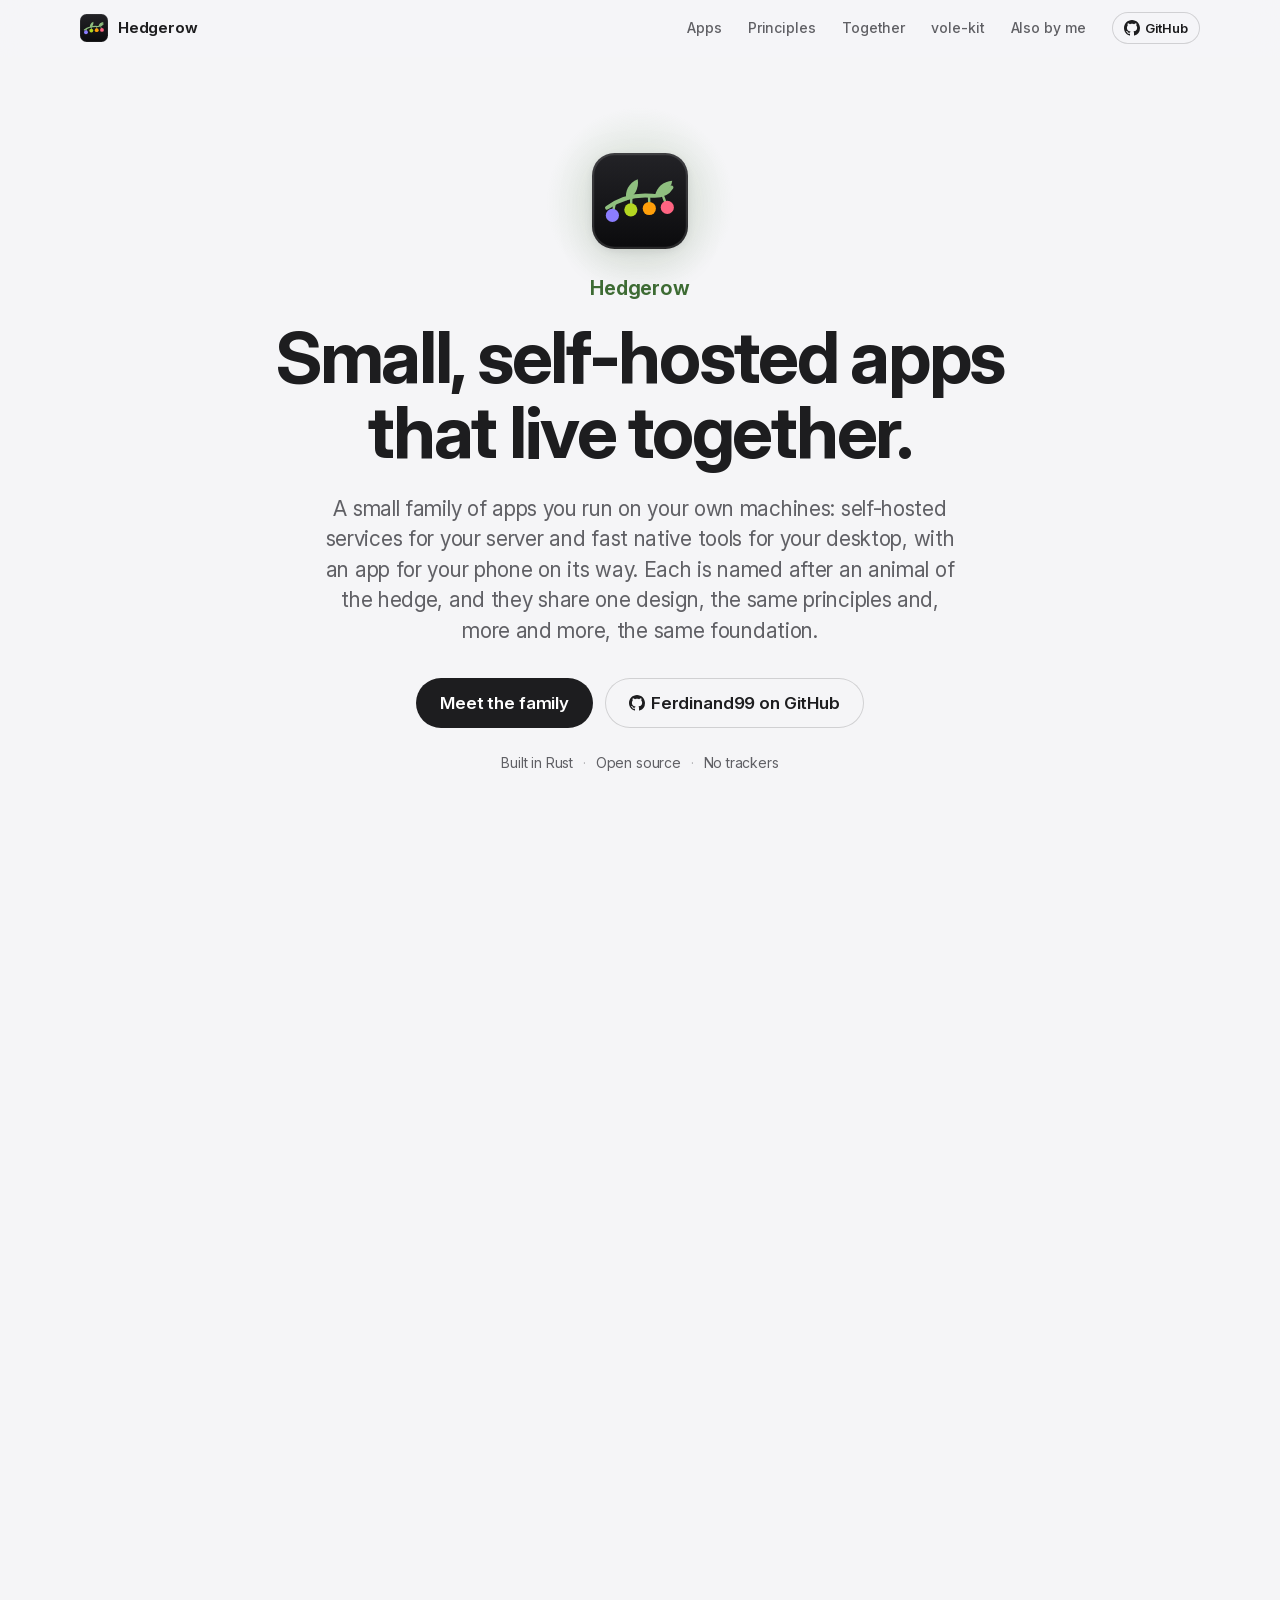
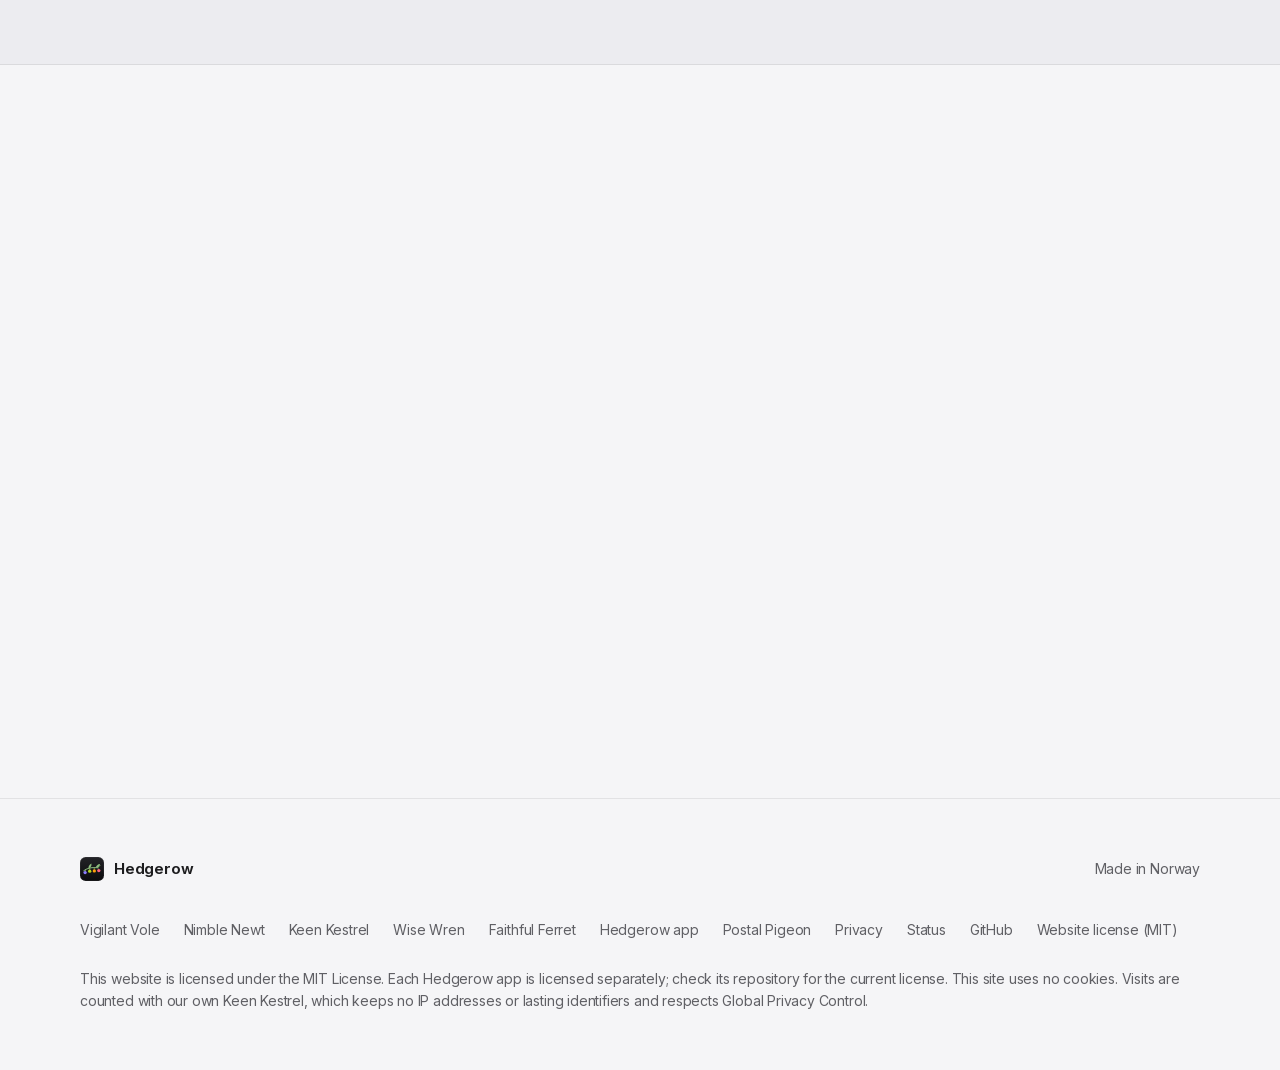
==== site/index.html @ f103364a "docs: Postal Pigeon is live, update the Ferret status Move Postal Pigeon to the apps that are live a" ====
<!doctype html>
<html lang="en">
  <head>
    <meta charset="utf-8" />
    <meta name="viewport" content="width=device-width, initial-scale=1, viewport-fit=cover" />
    <meta
      http-equiv="Content-Security-Policy"
      content="default-src 'none'; script-src 'self' 'sha256-WZRJfWvsnNCPcxzZwvyhovnZGqhZaC+8gPGPRbx6wTk=' https://kestrel.hedgerow.tools; style-src 'self'; img-src 'self'; font-src 'self'; connect-src https://kestrel.hedgerow.tools; base-uri 'self'; form-action 'none'"
    />
    <title>Hedgerow — small, self-hosted apps that live together</title>
    <meta
      name="description"
      content="Hedgerow is a family of self-hosted apps and native tools: Vigilant Vole for uptime monitoring, Nimble Newt for editing text, Keen Kestrel for error tracking and analytics, Wise Wren for container updates, and the Postal Pigeon push relay. Faithful Ferret, a password manager, and the Hedgerow phone app are in development. Rust, SQLite, privacy first, with each project's license documented separately."
    />
    <script>document.documentElement.classList.add("js");</script>
    <link rel="canonical" href="https://hedgerow.tools/" />
    <link rel="icon" href="favicon.svg" type="image/svg+xml" />
    <link rel="icon" href="favicon.png" type="image/png" sizes="48x48" />
    <link rel="apple-touch-icon" href="apple-touch-icon.png" />
    <meta name="color-scheme" content="light dark" />
    <meta name="theme-color" content="#0b0b0d" media="(prefers-color-scheme: dark)" />
    <meta name="theme-color" content="#f5f5f7" media="(prefers-color-scheme: light)" />
    <meta property="og:type" content="website" />
    <meta property="og:url" content="https://hedgerow.tools/" />
    <meta property="og:site_name" content="Hedgerow" />
    <meta property="og:title" content="Hedgerow — small, self-hosted apps that live together" />
    <meta
      property="og:description"
      content="Vigilant Vole, Nimble Newt, Keen Kestrel, Wise Wren and the Postal Pigeon push relay, with Faithful Ferret and a Hedgerow phone app in development: small apps for your own machines, with no trackers."
    />
    <meta property="og:image" content="https://hedgerow.tools/og-image.png" />
    <meta property="og:image:type" content="image/png" />
    <meta property="og:image:width" content="1200" />
    <meta property="og:image:height" content="630" />
    <meta property="og:image:alt" content="The Hedgerow mark, a sprig with four berries in violet, lime, amber and rose, next to the tagline “Small, self-hosted apps that live together” and the icons of Vigilant Vole, Nimble Newt, Keen Kestrel and Wise Wren." />
    <meta name="twitter:card" content="summary_large_image" />
    <meta name="twitter:title" content="Hedgerow — small, self-hosted apps that live together" />
    <meta
      name="twitter:description"
      content="Vigilant Vole, Nimble Newt, Keen Kestrel, Wise Wren and the Postal Pigeon push relay, with Faithful Ferret and a Hedgerow phone app in development: small apps for your own machines, with no trackers."
    />
    <meta name="twitter:image" content="https://hedgerow.tools/og-image.png" />
    <link rel="preload" href="fonts/InterVariable.woff2" as="font" type="font/woff2" crossorigin />
    <link rel="stylesheet" href="styles.css" />
    <script type="application/ld+json">
      {
        "@context": "https://schema.org",
        "@type": "WebSite",
        "name": "Hedgerow",
        "url": "https://hedgerow.tools/",
        "description": "A small family of self-hosted services and native tools: Vigilant Vole, Nimble Newt, Keen Kestrel, Wise Wren and the Postal Pigeon push relay, with the password manager Faithful Ferret and the Hedgerow phone app in development.",
        "image": "https://hedgerow.tools/og-image.png",
        "author": { "@type": "Person", "name": "Ferdinand99", "url": "https://github.com/Ferdinand99" }
      }
    </script>
    <script src="app.js" defer></script>
    <script defer src="https://kestrel.hedgerow.tools/js/k.js" data-key="90daafcccde19016b43c733b040b6863"></script>
  </head>
  <body>
    <svg width="0" height="0" class="vh" aria-hidden="true" focusable="false">
      <symbol id="gh" viewBox="0 0 16 16">
        <path d="M8 0C3.58 0 0 3.58 0 8c0 3.54 2.29 6.53 5.47 7.59.4.07.55-.17.55-.38 0-.19-.01-.82-.01-1.49-2.01.37-2.53-.49-2.69-.94-.09-.23-.48-.94-.82-1.13-.28-.15-.68-.52-.01-.53.63-.01 1.08.58 1.23.82.72 1.21 1.87.87 2.33.66.07-.52.28-.87.51-1.07-1.78-.2-3.64-.89-3.64-3.95 0-.87.31-1.59.82-2.15-.08-.2-.36-1.02.08-2.12 0 0 .67-.21 2.2.82.64-.18 1.32-.27 2-.27.68 0 1.36.09 2 .27 1.53-1.04 2.2-.82 2.2-.82.44 1.1.16 1.92.08 2.12.51.56.82 1.27.82 2.15 0 3.07-1.87 3.75-3.65 3.95.29.25.54.73.54 1.48 0 1.07-.01 1.93-.01 2.2 0 .21.15.46.55.38A8.01 8.01 0 0 0 16 8c0-4.42-3.58-8-8-8z" />
      </symbol>
    </svg>

    <a class="skip" href="#main">Skip to content</a>

    <header class="topbar" id="top">
      <div class="wrap topbar-inner">
        <a class="brand" href="#top">
          <img src="favicon.svg" alt="" width="28" height="28" />
          <span>Hedgerow</span>
        </a>

        <button class="nav-toggle" type="button" aria-label="Menu" aria-expanded="false" aria-controls="topnav" hidden>
          <span></span><span></span>
        </button>

        <nav class="topnav" id="topnav" aria-label="Main">
          <a class="topnav-link" href="#apps">Apps</a>
          <a class="topnav-link" href="#principles">Principles</a>
          <a class="topnav-link" href="#together">Together</a>
          <a class="topnav-link" href="#vole-kit">vole-kit</a>
          <a class="topnav-link" href="#also">Also by me</a>
          <a class="btn btn-ghost btn-sm" href="https://github.com/Ferdinand99" aria-label="Ferdinand99 on GitHub">
            <svg class="gh-mark" aria-hidden="true"><use href="#gh"></use></svg>
            <span>GitHub</span>
          </a>
        </nav>
      </div>
    </header>

    <main id="main">
      <!-- Hero ============================================================ -->
      <section class="hero" aria-labelledby="hero-title">
        <div class="wrap">
          <div class="hero-copy">
            <div class="hero-icon">
              <img src="favicon.svg" width="96" height="96" alt="" />
            </div>
            <h1 id="hero-title">
              <span class="kicker">Hedgerow</span>
              <span class="display">Small, <span class="nw">self-hosted</span> apps<br class="br-wide" /> that live together.</span>
            </h1>
            <p class="lead">
              A small family of apps you run on your own machines: self-hosted services for your
              server and fast native tools for your desktop, with an app for your phone on its way.
              Each is named after an animal of the hedge, and they share one design, the same
              principles and, more and more, the same foundation.
            </p>
            <div class="hero-actions">
              <a class="btn btn-primary btn-lg" href="#apps">Meet the family</a>
              <a class="btn btn-ghost btn-lg" href="https://github.com/Ferdinand99">
                <svg class="gh-mark" aria-hidden="true"><use href="#gh"></use></svg>
                <span>Ferdinand99 on GitHub</span>
              </a>
            </div>
            <p class="hero-meta"><span>Built in Rust</span><span>Open source</span><span>No trackers</span></p>
          </div>
        </div>
      </section>

      <!-- The family ======================================================= -->
      <section class="section" id="apps" aria-labelledby="apps-title">
        <div class="wrap">
          <header class="section-head center reveal">
            <p class="eyebrow">The family</p>
            <h2 class="headline" id="apps-title">Five animals, and one more on its way.</h2>
            <p class="sub">
              A hedgerow is a living fence of shrubs and trees, and home to a crowd of animals. The
              vole lives at its foot, the kestrel hunts along it, the newt hides in its damp corners
              and the wren nests in its tangles. Each Hedgerow app is one of them, with a job of its
              own, and the ferret is the next to join.
            </p>
          </header>

          <ul class="apps">
            <li class="card app app-vole reveal">
              <div class="app-head">
                <img class="app-icon" src="assets/apps/vigilant-vole.svg" width="56" height="56" alt="" />
                <span class="pill status-up"><span class="dot"></span>Released</span>
              </div>
              <h3 class="app-name">Vigilant Vole</h3>
              <p class="app-kind">Uptime monitoring</p>
              <p class="app-pitch">
                A lightweight, self-hosted uptime monitor in the spirit of Uptime Kuma: 30 monitor
                types, status pages, smart alerts to 40 notification providers, and remote agents
                that can confirm an outage before you are alerted.
              </p>
              <p class="app-runs"><span class="app-runs-label">Runs on</span> Docker · Unraid · Proxmox · Linux</p>
              <div class="app-links">
                <a class="btn btn-sm" href="https://hedgerow.tools/Vigilant-Vole/">Website<span class="vh"> of Vigilant Vole</span></a>
                <a class="btn btn-ghost btn-sm" href="https://github.com/Ferdinand99/Vigilant-Vole">
                  <svg class="gh-mark" aria-hidden="true"><use href="#gh"></use></svg>
                  <span>GitHub<span class="vh">: Vigilant Vole</span></span>
                </a>
              </div>
            </li>

            <li class="card app app-newt reveal d1">
              <div class="app-head">
                <img class="app-icon" src="assets/apps/nimble-newt.svg" width="56" height="56" alt="" />
                <span class="pill status-up"><span class="dot"></span>Released</span>
              </div>
              <h3 class="app-name">Nimble Newt</h3>
              <p class="app-kind">Text editor · desktop app</p>
              <p class="app-pitch">
                A fast, modern text editor with the simplicity of Notepad++ in a small native app.
                Tabs that survive a restart, find in files, multiple cursors, macros, and files over
                256 MB opened in an instant for reading.
              </p>
              <p class="app-runs"><span class="app-runs-label">Runs on</span> Windows · macOS</p>
              <div class="app-links">
                <a class="btn btn-sm" href="https://hedgerow.tools/Nimble-Newt/">Website<span class="vh"> of Nimble Newt</span></a>
                <a class="btn btn-ghost btn-sm" href="https://github.com/Ferdinand99/Nimble-Newt">
                  <svg class="gh-mark" aria-hidden="true"><use href="#gh"></use></svg>
                  <span>GitHub<span class="vh">: Nimble Newt</span></span>
                </a>
              </div>
            </li>

            <li class="card app app-kestrel reveal d2">
              <div class="app-head">
                <img class="app-icon" src="assets/apps/keen-kestrel.svg" width="56" height="56" alt="" />
                <span class="pill status-up"><span class="dot"></span>Early release</span>
              </div>
              <h3 class="app-name">Keen Kestrel</h3>
              <p class="app-kind">Error tracking and analytics</p>
              <p class="app-pitch">
                Self-hosted error tracking that works with the official Sentry SDKs, and analytics
                for your apps and sites without cookies or stored IP addresses. Out as an early release:
                a Docker image, with an Unraid template.
              </p>
              <p class="app-runs"><span class="app-runs-label">Runs on</span> Docker · Unraid · Proxmox and Linux planned</p>
              <p class="app-runs"><span class="app-runs-label">For apps</span> <a href="https://hedgerow.tools/KestrelKit/">KestrelKit</a>, a Swift package for iOS and macOS</p>
              <div class="app-links">
                <a class="btn btn-sm" href="https://hedgerow.tools/Keen-Kestrel/">Website<span class="vh"> of Keen Kestrel</span></a>
                <a class="btn btn-ghost btn-sm" href="https://github.com/Ferdinand99/Keen-Kestrel">
                  <svg class="gh-mark" aria-hidden="true"><use href="#gh"></use></svg>
                  <span>GitHub<span class="vh">: Keen Kestrel</span></span>
                </a>
              </div>
            </li>

            <li class="card app app-wren reveal d3">
              <div class="app-head">
                <img class="app-icon" src="assets/apps/wise-wren.svg" width="56" height="56" alt="" />
                <span class="pill status-up"><span class="dot"></span>Early release</span>
              </div>
              <h3 class="app-name">Wise Wren</h3>
              <p class="app-kind">Container updates</p>
              <p class="app-pitch">
                Keeps your Docker containers up to date without surprises: it updates only what you
                approve, with a snapshot first, a health check after and a rollback if it fails.
                Out as an early release: Docker images for the server and its agent, with Unraid templates.
              </p>
              <p class="app-runs"><span class="app-runs-label">Runs on</span> Docker today · tested on Unraid, other Linux best-effort</p>
              <div class="app-links">
                <a class="btn btn-sm" href="https://hedgerow.tools/Wise-Wren/">Website<span class="vh"> of Wise Wren</span></a>
                <a class="btn btn-ghost btn-sm" href="https://github.com/Ferdinand99/Wise-Wren">
                  <svg class="gh-mark" aria-hidden="true"><use href="#gh"></use></svg>
                  <span>GitHub<span class="vh">: Wise Wren</span></span>
                </a>
              </div>
            </li>

            <li class="card app app-pigeon reveal">
              <div class="app-head">
                <img class="app-icon" src="assets/apps/postal-pigeon.png" width="56" height="56" alt="" decoding="async" />
                <span class="pill status-up"><span class="dot"></span>Live</span>
              </div>
              <h3 class="app-name">Postal Pigeon</h3>
              <p class="app-kind">Push relay</p>
              <p class="app-pitch">
                The Hedgerow push relay: it lets your self-hosted servers send content-free push
                notifications to the iOS apps. The notification only says there is something new,
                and the app fetches the details from your own server. Android doesn’t need it,
                because it uses UnifiedPush.
              </p>
              <p class="app-runs"><span class="app-runs-label">For</span> the Hedgerow app and Faithful Ferret on iOS</p>
              <div class="app-links">
                <a class="btn btn-sm" href="https://hedgerow.tools/Postal-Pigeon/">Website<span class="vh"> of Postal Pigeon</span></a>
                <a class="btn btn-ghost btn-sm" href="https://github.com/Ferdinand99/Postal-Pigeon">
                  <svg class="gh-mark" aria-hidden="true"><use href="#gh"></use></svg>
                  <span>GitHub<span class="vh">: Postal Pigeon</span></span>
                </a>
              </div>
            </li>

            <li class="card app app-ferret reveal">
              <div class="app-head">
                <img class="app-icon" src="assets/apps/faithful-ferret.svg" width="56" height="56" alt="" />
                <span class="pill pill-soon"><span class="dot"></span>In development</span>
              </div>
              <h3 class="app-name">Faithful Ferret</h3>
              <p class="app-kind">Password manager</p>
              <p class="app-pitch">
                A self-hosted, zero-knowledge password manager: your vault is encrypted on your own
                devices and the server only stores ciphertext. Planned with passkeys, one-time codes,
                a full web vault, browser extensions and iOS and Android apps. In development: the
                server and web vault work end to end in testing. Not ready for real passwords yet, and
                there has been no external security audit.
              </p>
              <p class="app-runs"><span class="app-runs-label">Runs on</span> Docker · Unraid (planned)</p>
              <div class="app-links">
                <a class="btn btn-sm" href="https://hedgerow.tools/Faithful-Ferret/">Website<span class="vh"> of Faithful Ferret</span></a>
                <a class="btn btn-ghost btn-sm" href="https://github.com/Ferdinand99/Faithful-Ferret">
                  <svg class="gh-mark" aria-hidden="true"><use href="#gh"></use></svg>
                  <span>GitHub<span class="vh">: Faithful Ferret</span></span>
                </a>
              </div>
            </li>
          </ul>

          <div class="apps-sub reveal">
            <p class="apps-sub-title">On your phone.</p>
            <p>
              The Hedgerow app is in development. It brings your servers together on a phone.
            </p>
          </div>

          <ul class="apps">
            <li class="card app app-hedgerow reveal">
              <div class="app-head">
                <img class="app-icon" src="favicon.svg" width="56" height="56" alt="" />
                <span class="pill pill-soon"><span class="dot"></span>In development</span>
              </div>
              <h3 class="app-name">Hedgerow app</h3>
              <p class="app-kind">One app for your Hedgerow servers</p>
              <p class="app-pitch">
                A native app for iPhone, iPad and Android that brings Vigilant Vole, Keen Kestrel
                and Wise Wren together: an overview, your monitors, issues and updates, and quick
                actions. It talks only to your own servers, with an API token. Not ready to use yet.
              </p>
              <p class="app-runs"><span class="app-runs-label">Runs on</span> iOS · iPadOS · Android (APK from GitHub Releases)</p>
              <div class="app-links">
                <a class="btn btn-sm" href="https://hedgerow.tools/Hedgerow-App/">Website<span class="vh"> of the Hedgerow app</span></a>
                <a class="btn btn-ghost btn-sm" href="https://github.com/Ferdinand99/Hedgerow-App">
                  <svg class="gh-mark" aria-hidden="true"><use href="#gh"></use></svg>
                  <span>GitHub<span class="vh">: Hedgerow app</span></span>
                </a>
              </div>
            </li>
          </ul>
        </div>
      </section>

      <!-- Principles ======================================================= -->
      <section class="section section-alt" id="principles" aria-labelledby="principles-title">
        <div class="wrap">
          <header class="section-head reveal">
            <p class="eyebrow">Principles</p>
            <h2 class="headline" id="principles-title">What they share.</h2>
            <p class="sub">
              Different jobs, the same habits. Whichever animal you pick, this is what you can
              expect from it.
            </p>
          </header>

          <ul class="grid grid-4">
            <li class="card feature reveal">
              <span class="list-icon"><svg class="icon" aria-hidden="true"><use href="assets/icons.svg#server"></use></svg></span>
              <h3>On your own machines</h3>
              <p>Services on your own server, tools on your own computer. No account, no cloud in between, and your data stays where you put it.</p>
            </li>
            <li class="card feature reveal d1">
              <span class="list-icon"><svg class="icon" aria-hidden="true"><use href="assets/icons.svg#bolt"></use></svg></span>
              <h3>Small, in Rust</h3>
              <p>One Rust binary per service and a small native app on the desktop. Quick to start and light on memory.</p>
            </li>
            <li class="card feature reveal d2">
              <span class="list-icon"><svg class="icon" aria-hidden="true"><use href="assets/icons.svg#archive"></use></svg></span>
              <h3>SQLite, nothing else</h3>
              <p>The services keep their data in SQLite. No Postgres, Redis or queue to look after, and one folder to back up.</p>
            </li>
            <li class="card feature reveal d3">
              <span class="list-icon"><svg class="icon" aria-hidden="true"><use href="assets/icons.svg#eye-off"></use></svg></span>
              <h3>Privacy first</h3>
              <p>No ads and no third-party trackers. Where an app counts visitors, it does so without cookies, and these sites count theirs with our own Keen Kestrel.</p>
            </li>
            <li class="card feature reveal">
              <span class="list-icon"><svg class="icon" aria-hidden="true"><use href="assets/icons.svg#sliders"></use></svg></span>
              <h3>One design</h3>
              <p>An Apple-inspired design system shared across the family: dark and light themes, Inter, keyboard and screen reader support, AA contrast.</p>
            </li>
            <li class="card feature reveal d1">
              <span class="list-icon"><svg class="icon" aria-hidden="true"><use href="assets/icons.svg#globe"></use></svg></span>
              <h3>26 languages</h3>
              <p>The same 26 interface languages, right-to-left included, so a term means the same thing in every app.</p>
            </li>
            <li class="card feature reveal d2">
              <span class="list-icon"><svg class="icon" aria-hidden="true"><use href="assets/icons.svg#download"></use></svg></span>
              <h3>Easy to install</h3>
              <p>Docker, Unraid, Proxmox and plain Linux for the services; installers for Windows and macOS for the editor.</p>
            </li>
            <li class="card feature reveal d3">
              <span class="list-icon"><svg class="icon" aria-hidden="true"><use href="assets/icons.svg#code"></use></svg></span>
              <h3>Open source</h3>
              <p>Each project has its own license. Check the app's repository for the current terms.</p>
            </li>
          </ul>
        </div>
      </section>

      <!-- Together ========================================================= -->
      <section class="section" id="together" aria-labelledby="together-title">
        <div class="wrap">
          <header class="section-head reveal">
            <p class="eyebrow">Together</p>
            <h2 class="headline" id="together-title">How they work together.</h2>
            <p class="sub">
              A family should be more than a shared colour scheme. Here is what’s true today, and
              what’s being built.
            </p>
          </header>

          <ul class="links">
            <li class="card link-card reveal">
              <div class="link-head">
                <span class="list-icon status-up"><svg class="icon" aria-hidden="true"><use href="assets/icons.svg#sliders"></use></svg></span>
                <span class="pill status-up"><span class="dot"></span>Today</span>
              </div>
              <h3 class="title">One design system</h3>
              <p>
                The same tokens, components, icons and typeface, written down once in Vigilant Vole’s
                <a href="https://github.com/Ferdinand99/Vigilant-Vole/blob/main/docs/design-system.md">design system</a>.
                Learn one app and the next feels familiar. Keen Kestrel and Wise Wren are built on it.
              </p>
            </li>
            <li class="card link-card reveal d1">
              <div class="link-head">
                <span class="list-icon status-accent"><svg class="icon" aria-hidden="true"><use href="assets/icons.svg#box"></use></svg></span>
                <span class="pill status-up"><span class="dot"></span>Today</span>
              </div>
              <h3 class="title">A shared foundation, <span class="mono nw">vole-kit</span></h3>
              <p>
                Vigilant Vole, Keen Kestrel and Wise Wren share one Rust crate, carved out of Vigilant Vole:
                sign-in with passwords, two-factor and passkeys, users and API tokens, settings,
                translations, the database plumbing, security headers and the design system.
              </p>
            </li>
            <li class="card link-card reveal d2">
              <div class="link-head">
                <span class="list-icon status-up"><svg class="icon" aria-hidden="true"><use href="assets/icons.svg#bell"></use></svg></span>
                <span class="pill status-up"><span class="dot"></span>Today</span>
              </div>
              <h3 class="title">The same alert channels</h3>
              <p>
                Keen Kestrel and Wise Wren send their alerts through the same notification providers as
                Vigilant Vole, about 40 of them, from Discord and Slack to ntfy, email and webhooks,
                set up the same way everywhere, with their secrets encrypted at rest.
              </p>
            </li>
          </ul>

          <div class="diagram reveal" role="img" aria-label="Diagram: Vigilant Vole and Keen Kestrel build on vole-kit, a shared Rust crate; Wise Wren does too. Nimble Newt shares the design system and the principles.">
            <div class="node node-vole">
              <img src="assets/apps/vigilant-vole.svg" width="32" height="32" alt="" />
              <span>Vigilant Vole</span>
            </div>
            <div class="node node-kit">
              <span class="mono">vole-kit</span>
              <small>shared Rust crate</small>
            </div>
            <div class="node node-kestrel">
              <img src="assets/apps/keen-kestrel.svg" width="32" height="32" alt="" />
              <span>Keen Kestrel</span>
            </div>
          </div>
          <p class="diagram-note reveal">
            Nimble Newt is a desktop app, so it shares the design and the principles rather than the
            server foundation. Wise Wren builds on vole-kit too, and opens
            maintenance windows in Vigilant Vole while it updates your containers.
          </p>
        </div>
      </section>

      <!-- vole-kit ========================================================= -->
      <section class="section section-alt" id="vole-kit" aria-labelledby="vole-kit-title">
        <div class="wrap">
          <header class="section-head reveal">
            <p class="eyebrow">Under the hood</p>
            <h2 class="headline" id="vole-kit-title"><span class="mono nw">vole-kit</span>, the shared foundation.</h2>
            <p class="sub">
              One Rust crate that Vigilant Vole, Keen Kestrel and Wise Wren are built on. Fix something
              once, and every app gets it with its next release.
            </p>
          </header>

          <ul class="grid grid-4">
            <li class="card feature reveal">
              <span class="list-icon"><svg class="icon" aria-hidden="true"><use href="assets/icons.svg#key"></use></svg></span>
              <h3>Sign-in, passkeys and 2FA</h3>
              <p>Argon2 passwords, passkeys, TOTP with recovery codes, and sessions you can sign out everywhere.</p>
            </li>
            <li class="card feature reveal d1">
              <span class="list-icon"><svg class="icon" aria-hidden="true"><use href="assets/icons.svg#users"></use></svg></span>
              <h3>Users, roles and API tokens</h3>
              <p>Admin, editor and viewer roles, and expiring read or write API tokens with scopes.</p>
            </li>
            <li class="card feature reveal d2">
              <span class="list-icon"><svg class="icon" aria-hidden="true"><use href="assets/icons.svg#bell"></use></svg></span>
              <h3>About 40 alert channels</h3>
              <p>Discord, Slack, ntfy, email, webhooks and more, set up the same way in every app, with their secrets encrypted at rest.</p>
            </li>
            <li class="card feature reveal d3">
              <span class="list-icon"><svg class="icon" aria-hidden="true"><use href="assets/icons.svg#globe"></use></svg></span>
              <h3>26 languages</h3>
              <p>Every screen in 26 languages, right-to-left included, and a site language under Settings → General.</p>
            </li>
            <li class="card feature reveal">
              <span class="list-icon"><svg class="icon" aria-hidden="true"><use href="assets/icons.svg#shield-check"></use></svg></span>
              <h3>Secure by default</h3>
              <p>CSRF protection, a strict Content-Security-Policy, security headers and rate limits on sign-in.</p>
            </li>
            <li class="card feature reveal d1">
              <span class="list-icon"><svg class="icon" aria-hidden="true"><use href="assets/icons.svg#code"></use></svg></span>
              <h3>API, OpenAPI and MCP</h3>
              <p>A browsable REST API reference, an OpenAPI 3.1 document and MCP tools for coding assistants.</p>
            </li>
            <li class="card feature reveal d2">
              <span class="list-icon"><svg class="icon" aria-hidden="true"><use href="assets/icons.svg#archive"></use></svg></span>
              <h3>SQLite with safe upgrades</h3>
              <p>Migrations take a backup first, and an older version refuses a database it doesn’t understand.</p>
            </li>
            <li class="card feature reveal d3">
              <span class="list-icon"><svg class="icon" aria-hidden="true"><use href="assets/icons.svg#sliders"></use></svg></span>
              <h3>One design system</h3>
              <p>The same components, icons and dark and light themes, so the next app already feels familiar.</p>
            </li>
          </ul>
          <p class="diagram-note reveal">
            How it’s put together, and how an app moves to a new version:
            <a href="https://github.com/Ferdinand99/Vigilant-Vole/blob/main/docs/vole-kit.md">docs/vole-kit.md</a>.
          </p>
        </div>
      </section>

      <!-- Also by me ======================================================= -->
      <section class="section" id="also" aria-labelledby="also-title">
        <div class="wrap">
          <header class="section-head reveal">
            <h2 class="headline" id="also-title">Also by me.</h2>
            <p class="sub">Projects outside the Hedgerow family, with names and homes of their own.</p>
          </header>

          <ul class="others">
            <li class="card other reveal">
              <img class="other-icon" src="assets/apps/sylo.svg" width="56" height="56" alt="" decoding="async" />
              <div class="other-body">
                <h3 class="app-name">Sylo</h3>
                <p class="other-kind">Discord and Fluxer bot</p>
                <p>
                  A multi-function Discord and Fluxer bot with a MEE6-style web dashboard. Add the
                  hosted instance in one click, or self-host it with Docker or Unraid.
                </p>
                <p class="other-meta">MIT licensed · Node.js</p>
                <div class="app-links">
                  <a class="btn btn-sm" href="https://sylobot.com">Website<span class="vh"> of Sylo</span></a>
                  <a class="btn btn-ghost btn-sm" href="https://docs.sylobot.com">Docs<span class="vh"> for Sylo</span></a>
                  <a class="btn btn-ghost btn-sm" href="https://github.com/Ferdinand99/Sylo">
                    <svg class="gh-mark" aria-hidden="true"><use href="#gh"></use></svg>
                    <span>GitHub<span class="vh">: Sylo</span></span>
                  </a>
                </div>
              </div>
            </li>
            <li class="card other reveal d1">
              <picture>
                <source type="image/webp" srcset="assets/apps/subtrack.webp" />
                <img class="other-icon" src="assets/apps/subtrack.png" width="56" height="56" alt="" decoding="async" />
              </picture>
              <div class="other-body">
                <h3 class="app-name">Subtrack</h3>
                <p class="other-kind">iPhone and iPad app</p>
                <p>
                  Keeps track of your subscriptions: what they cost per month and per year, when they
                  renew, reminders before a renewal or a free trial ends, and what you’ve saved on the
                  ones you cancelled. Syncs through your own private iCloud, with no tracking.
                </p>
                <p class="other-meta">Source-available, not open source · Norwegian interface · iOS 17+</p>
                <div class="app-links">
                  <a class="btn btn-sm" href="https://testflight.apple.com/join/8FeKEaUj">TestFlight<span class="vh">: try the Subtrack beta</span></a>
                  <a class="btn btn-ghost btn-sm" href="https://github.com/Opland-Tech-Nettverk/Subtrack">
                    <svg class="gh-mark" aria-hidden="true"><use href="#gh"></use></svg>
                    <span>GitHub<span class="vh">: Subtrack</span></span>
                  </a>
                </div>
              </div>
            </li>
          </ul>
        </div>
      </section>
    </main>

    <footer class="footer">
      <div class="wrap">
        <div class="footer-top">
          <a class="brand" href="#top">
            <img src="favicon.svg" alt="" width="24" height="24" loading="lazy" />
            <span>Hedgerow</span>
          </a>
          <span>Made in Norway</span>
        </div>
        <nav aria-label="Family links">
          <ul class="footer-links">
            <li><a href="https://hedgerow.tools/Vigilant-Vole/">Vigilant Vole</a></li>
            <li><a href="https://hedgerow.tools/Nimble-Newt/">Nimble Newt</a></li>
            <li><a href="https://hedgerow.tools/Keen-Kestrel/">Keen Kestrel</a></li>
            <li><a href="https://hedgerow.tools/Wise-Wren/">Wise Wren</a></li>
            <li><a href="https://hedgerow.tools/Faithful-Ferret/">Faithful Ferret</a></li>
            <li><a href="https://hedgerow.tools/Hedgerow-App/">Hedgerow app</a></li>
            <li><a href="https://hedgerow.tools/Postal-Pigeon/">Postal Pigeon</a></li>
            <li><a href="privacy/">Privacy</a></li>
            <li><a href="https://status.hedgerow.tools/">Status</a></li>
            <li><a href="https://github.com/Ferdinand99">GitHub</a></li>
            <li><a href="https://github.com/Ferdinand99/Ferdinand99.github.io/blob/main/LICENSE">Website license (MIT)</a></li>
          </ul>
        </nav>
        <p>
          This website is licensed under the MIT License. Each Hedgerow app is licensed separately;
          check its repository for the current license. This site uses no cookies. Visits are counted
          with our own Keen Kestrel, which keeps no IP addresses or lasting identifiers and respects
          Global Privacy Control.
        </p>
      </div>
    </footer>
  </body>
</html>
---- site/styles.css ----
/* ==========================================================================
   Hedgerow — the family hub
   No build step, no third-party requests. Tokens and components come from the
   family design system (Vigilant Vole's docs/design-system.md, also used by
   the Nimble Newt and Keen Kestrel sites), so the hub reads as their sibling.
   Hedgerow's own accent is a calm hedge green, used sparingly; each app card
   wears that app's colour instead.

    1. Font
    2. Tokens (family) + hub tokens
    3. Base
    4. Typography
    5. Buttons
    6. Cards, list icons, pills
    7. Hub: nav, hero, sections, app cards, principles, together, also by me,
       footer, 404
    8. Motion, responsive, preferences
   ========================================================================== */

/* 1. Font ----------------------------------------------------------------- */
@font-face {
  font-family: "InterVariable";
  src: url("fonts/InterVariable.woff2") format("woff2");
  font-weight: 100 900;
  font-style: normal;
  font-display: swap;
}

/* 2. Tokens ----------------------------------------------------------------
   Same values as the apps. light-dark(): first value light, second dark.
   The site follows the system theme. */
:root {
  color-scheme: light dark;

  /* Surfaces */
  --bg: light-dark(#f5f5f7, #0b0b0d);
  --bg-2: light-dark(#ececf0, #111113);
  --card: light-dark(#ffffff, #161618);
  --fill: light-dark(rgba(118, 118, 128, 0.12), rgba(118, 118, 128, 0.22));
  --fill-2: light-dark(rgba(118, 118, 128, 0.2), rgba(118, 118, 128, 0.32));
  --hover: light-dark(rgba(0, 0, 0, 0.035), rgba(255, 255, 255, 0.045));
  --line: light-dark(rgba(0, 0, 0, 0.08), rgba(255, 255, 255, 0.08));
  --line-strong: light-dark(rgba(0, 0, 0, 0.15), rgba(255, 255, 255, 0.14));

  /* Materials */
  --bar: light-dark(rgba(245, 245, 247, 0.76), rgba(11, 11, 13, 0.72));
  --blur-bar: blur(20px) saturate(180%);

  /* Text */
  --text: light-dark(#1d1d1f, #f5f5f7);
  --muted: light-dark(#606065, #a1a1a6);
  --faint: light-dark(#aeaeb2, #6e6e73); /* decorative only */
  --on-inverse: light-dark(#ffffff, #0b0b0d);

  /* Brand (the family's) — links, focus, selection. Use sparingly. */
  --brand: light-dark(#6656e8, #8b7dff);
  --brand-ring: light-dark(rgba(102, 86, 232, 0.22), rgba(139, 125, 255, 0.32));

  /* Accent: Hedgerow's hedge green (#8fbf7f, the sprig in the mark). On a
     light background text uses a darker green (5.8:1 on --bg, 5.3:1 on
     --bg-2); the light sage is only decoration there. */
  --accent: light-dark(#6f9f60, #8fbf7f);
  --accent-text: light-dark(#3d6b33, #9fcf8f);
  --accent-fill: light-dark(rgba(111, 159, 96, 0.16), rgba(143, 191, 127, 0.14));
  --accent-line: light-dark(rgba(61, 107, 51, 0.4), rgba(143, 191, 127, 0.42));
  --accent-glow: light-dark(rgba(111, 159, 96, 0.24), rgba(143, 191, 127, 0.18));

  /* Status (Apple system colours) */
  --ok: light-dark(#34c759, #30d158);
  --ok-text: light-dark(#1b7330, #30d158);
  --ok-fill: light-dark(rgba(52, 199, 89, 0.14), rgba(48, 209, 88, 0.15));
  --warn: light-dark(#ffcc00, #ffd60a);
  --warn-text: light-dark(#8f5000, #ffd60a);
  --warn-fill: light-dark(rgba(255, 204, 0, 0.2), rgba(255, 214, 10, 0.14));
  --neutral: light-dark(#8e8e93, #8e8e93);
  --neutral-text: light-dark(#606065, #a1a1a6);
  --neutral-fill: light-dark(rgba(118, 118, 128, 0.14), rgba(118, 118, 128, 0.24));

  /* Shadows */
  --shadow-color: light-dark(rgba(0, 0, 0, 0.08), rgba(0, 0, 0, 0.5));
  --shadow-card: 0 1px 2px light-dark(rgba(0, 0, 0, 0.04), rgba(0, 0, 0, 0));
  --shadow-pop: 0 10px 30px -6px var(--shadow-color), 0 2px 6px light-dark(rgba(0, 0, 0, 0.06), rgba(0, 0, 0, 0.3));

  /* Type */
  --font: "InterVariable", "Inter", system-ui, -apple-system, "Segoe UI", Roboto, "Helvetica Neue", Arial, sans-serif;
  --mono: ui-monospace, "SF Mono", "JetBrains Mono", Menlo, Consolas, monospace;

  /* Spacing (4px grid) */
  --sp-1: 0.25rem;
  --sp-2: 0.5rem;
  --sp-3: 0.75rem;
  --sp-4: 1rem;
  --sp-5: 1.25rem;
  --sp-6: 1.5rem;
  --sp-8: 2rem;
  --sp-10: 2.5rem;
  --sp-12: 3rem;
  --sp-16: 4rem;

  /* Radii */
  --r-xs: 6px;
  --r-sm: 10px;
  --r-md: 14px;
  --r-lg: 18px;
  --r-xl: 22px;
  --r-full: 999px;

  /* Layout */
  --wrap: 1120px;
  --gutter: 24px;
  --topbar-h: 56px;
  --safe-top: env(safe-area-inset-top, 0px);
  --safe-left: env(safe-area-inset-left, 0px);
  --safe-right: env(safe-area-inset-right, 0px);

  /* Motion */
  --ease-out: cubic-bezier(0.23, 1, 0.32, 1);
  --dur-press: 120ms;
  --dur-ui: 200ms;

  /* Layers */
  --z-nav: 50;
  --z-skip: 120;

  /* Landing only: section rhythm, reveal */
  --section: 128px;
  --dur-reveal: 600ms;
  --stagger: 60ms;
}

/* The apps' own colours, one class per card. Text variants are darker in the
   light theme so they keep 4.5:1 on a white card. */
.app-vole {
  --app: light-dark(#6656e8, #8b7dff);
  --app-text: light-dark(#6656e8, #8b7dff);
}
.app-newt {
  --app: #b3d621;
  --app-text: light-dark(#4f6b00, #b3d621);
}
.app-kestrel {
  --app: #ff9f0a;
  --app-text: light-dark(#8f5200, #ff9f0a);
}
.app-wren {
  --app: #ff6482;
  --app-text: light-dark(#b3123a, #ff6482);
}
.app-ferret {
  --app: #59d9c7;
  --app-text: light-dark(#0a6b5e, #59d9c7);
}
.app-hedgerow {
  --app: #8fbf7f;
  --app-text: light-dark(#3a6b2a, #8fbf7f);
}
.app-pigeon {
  --app: #7fb8ff;
  --app-text: light-dark(#1a5fb4, #7fb8ff);
}

/* Status mapping — one class sets the trio every status-aware component reads. */
.status-up {
  --status: var(--ok);
  --status-text: var(--ok-text);
  --status-fill: var(--ok-fill);
}
.status-warning {
  --status: var(--warn);
  --status-text: var(--warn-text);
  --status-fill: var(--warn-fill);
}
.status-none {
  --status: var(--neutral);
  --status-text: var(--neutral-text);
  --status-fill: var(--neutral-fill);
}
.status-accent {
  --status: var(--accent);
  --status-text: var(--accent-text);
  --status-fill: var(--accent-fill);
}

/* 3. Base ----------------------------------------------------------------- */
*,
*::before,
*::after {
  box-sizing: border-box;
}
html {
  -webkit-text-size-adjust: 100%;
  -webkit-tap-highlight-color: transparent;
  scroll-padding-top: calc(var(--topbar-h) + 16px);
  overflow-x: clip;
  background: var(--bg);
}
@media (prefers-reduced-motion: no-preference) {
  html:focus-within {
    scroll-behavior: smooth;
  }
}
body {
  margin: 0;
  overflow-x: clip;
  background: var(--bg);
  color: var(--text);
  font-family: var(--font);
  font-size: 1.0625rem;
  line-height: 1.55;
  letter-spacing: -0.011em;
  font-optical-sizing: auto;
  -webkit-font-smoothing: antialiased;
  -moz-osx-font-smoothing: grayscale;
  text-rendering: optimizeLegibility;
}
img,
svg {
  display: block;
  max-width: 100%;
}
img {
  height: auto;
}
[hidden] {
  display: none !important;
}
::selection {
  background: var(--brand-ring);
}
:focus-visible {
  outline: 2px solid var(--brand);
  outline-offset: 2px;
}
a {
  color: var(--brand);
  text-decoration-line: underline;
  text-decoration-color: color-mix(in srgb, var(--brand) 40%, transparent);
  text-decoration-thickness: 1px;
  text-underline-offset: 3px;
}
@media (hover: hover) and (pointer: fine) {
  a:hover {
    text-decoration-color: currentColor;
  }
}
button,
a {
  touch-action: manipulation;
}
button,
.btn {
  -webkit-user-select: none;
  user-select: none;
}
p,
ul,
ol,
figure {
  margin: 0;
}

/* Icons (sprite: assets/icons.svg) */
.icon {
  flex: none;
  width: 1.25em;
  height: 1.25em;
  fill: none;
  stroke: currentColor;
  stroke-width: 1.5;
  stroke-linecap: round;
  stroke-linejoin: round;
}

/* 4. Typography ------------------------------------------------------------ */
h1,
h2,
h3 {
  margin: 0;
  color: var(--text);
  text-wrap: balance;
}
h3 {
  font-size: 1.0625rem;
  font-weight: 600;
  line-height: 1.35;
  letter-spacing: -0.013em;
}
.vh {
  position: absolute !important;
  width: 1px;
  height: 1px;
  margin: -1px;
  padding: 0;
  overflow: hidden;
  clip: rect(0 0 0 0);
  white-space: nowrap;
  border: 0;
}
.skip {
  position: fixed;
  left: 16px;
  top: -100px;
  z-index: var(--z-skip);
  padding: 10px 16px;
  border-radius: var(--r-sm);
  background: var(--text);
  color: var(--on-inverse);
  font-weight: 600;
  text-decoration: none;
}
.skip:focus {
  top: calc(var(--safe-top) + 10px);
}

.display {
  font-size: clamp(2.5rem, 6.4vw, 4.5rem);
  font-weight: 700;
  line-height: 1.04;
  letter-spacing: -0.032em;
}
.headline {
  font-size: clamp(1.875rem, 4.2vw, 3rem);
  font-weight: 700;
  line-height: 1.08;
  letter-spacing: -0.027em;
}
.title {
  font-size: clamp(1.25rem, 2vw, 1.5rem);
  font-weight: 650;
  line-height: 1.2;
  letter-spacing: -0.019em;
}
.lead {
  color: var(--muted);
  font-size: clamp(1.125rem, 1.8vw, 1.3125rem);
  line-height: 1.45;
  letter-spacing: -0.014em;
  text-wrap: pretty;
}
.sub {
  margin-top: var(--sp-4);
  color: var(--muted);
  font-size: 1.125rem;
  line-height: 1.5;
  letter-spacing: -0.013em;
  text-wrap: pretty;
}
.eyebrow {
  margin-bottom: var(--sp-3);
  color: var(--accent-text);
  font-size: 0.9375rem;
  font-weight: 600;
  letter-spacing: -0.006em;
}
.mono {
  font-family: var(--mono);
  letter-spacing: 0;
}
code {
  padding: 0.1em 0.4em;
  border-radius: var(--r-xs);
  background: var(--fill);
  font-family: var(--mono);
  font-size: 0.875em;
  letter-spacing: 0;
  overflow-wrap: anywhere;
}
code.nw {
  white-space: nowrap;
}

/* 5. Buttons (app) -------------------------------------------------------- */
.btn {
  --btn-bg: var(--fill);
  --btn-fg: var(--text);
  --btn-hover: var(--fill-2);
  position: relative;
  display: inline-flex;
  align-items: center;
  justify-content: center;
  gap: 6px;
  min-height: 40px;
  padding: 0 16px;
  border: 0;
  border-radius: var(--r-full);
  background: var(--btn-bg);
  color: var(--btn-fg);
  font: inherit;
  font-size: 0.9375rem;
  font-weight: 600;
  letter-spacing: -0.009em;
  line-height: 1.1;
  white-space: nowrap;
  text-decoration: none;
  cursor: pointer;
  transition:
    transform var(--dur-press) var(--ease-out),
    background-color var(--dur-ui) ease,
    color var(--dur-ui) ease,
    box-shadow var(--dur-ui) ease;
}
.btn:active {
  transform: scale(0.97);
}
@media (hover: hover) and (pointer: fine) {
  .btn:hover {
    background: var(--btn-hover);
  }
}
.btn-primary {
  --btn-bg: var(--text);
  --btn-fg: var(--on-inverse);
  --btn-hover: color-mix(in srgb, var(--text) 84%, var(--bg));
}
.btn-ghost {
  --btn-bg: transparent;
  --btn-hover: var(--hover);
  box-shadow: inset 0 0 0 1px var(--line-strong);
}
.btn-sm {
  min-height: 32px;
  padding: 0 12px;
  font-size: 0.8125rem;
  gap: 5px;
}
.btn-lg {
  min-height: 50px;
  padding: 0 24px;
  font-size: 1.0625rem;
}
@media (pointer: coarse) {
  .btn {
    min-height: 44px;
  }
  .btn-sm {
    min-height: 36px;
  }
  .btn-sm::before {
    content: "";
    position: absolute;
    inset: -4px;
  }
}

/* 6. App components -------------------------------------------------------- */
.card {
  min-width: 0;
  padding: var(--sp-5);
  border: 1px solid var(--line);
  border-radius: var(--r-lg);
  background: var(--card);
  box-shadow: var(--shadow-card);
}
.list-icon {
  display: grid;
  place-items: center;
  flex: none;
  width: 32px;
  height: 32px;
  border-radius: 8px;
  background: var(--status-fill, var(--fill));
  color: var(--status-text, var(--text));
}
.list-icon .icon {
  width: 18px;
  height: 18px;
}

/* Status dot, pill */
.dot {
  position: relative;
  flex: none;
  display: inline-block;
  width: 8px;
  height: 8px;
  border-radius: 50%;
  background: var(--status, var(--neutral));
}
.dot.is-live::after {
  content: "";
  position: absolute;
  inset: 0;
  border-radius: 50%;
  background: var(--status, var(--accent));
  animation: hr-pulse 2s var(--ease-out) infinite;
}
.pill {
  display: inline-flex;
  align-items: center;
  gap: 6px;
  height: 24px;
  padding: 0 10px 0 9px;
  border-radius: var(--r-full);
  background: var(--status-fill, var(--fill));
  color: var(--status-text, var(--muted));
  font-size: 0.75rem;
  font-weight: 600;
  letter-spacing: 0;
  line-height: 1;
  white-space: nowrap;
}
.pill .dot {
  width: 7px;
  height: 7px;
}
.pill-lg {
  height: 28px;
  padding: 0 12px 0 10px;
  font-size: 0.8125rem;
}

/* 7. Hub ------------------------------------------------------------------- */
.wrap {
  width: 100%;
  max-width: calc(var(--wrap) + 2 * var(--gutter));
  margin-inline: auto;
  padding-left: max(var(--gutter), var(--safe-left));
  padding-right: max(var(--gutter), var(--safe-right));
}

/* Nav: the apps' glass top bar. Hairline appears once content is under it. */
.topbar {
  position: sticky;
  top: 0;
  z-index: var(--z-nav);
  padding-top: var(--safe-top);
  background: var(--bar);
  -webkit-backdrop-filter: var(--blur-bar);
  backdrop-filter: var(--blur-bar);
  border-bottom: 1px solid var(--line);
  transition: border-color var(--dur-ui) ease;
}
.js .topbar:not(.is-scrolled):not(.menu-open) {
  border-bottom-color: transparent;
}
@supports not ((backdrop-filter: blur(1px)) or (-webkit-backdrop-filter: blur(1px))) {
  .topbar {
    background: var(--bg);
  }
}
.topbar-inner {
  display: flex;
  align-items: center;
  gap: var(--sp-6);
  height: var(--topbar-h);
}
.brand {
  display: inline-flex;
  align-items: center;
  gap: 10px;
  min-height: 44px;
  color: var(--text);
  font-size: 0.9375rem;
  font-weight: 650;
  letter-spacing: -0.012em;
  text-decoration: none;
  white-space: nowrap;
}
.brand img {
  flex: none;
  width: 28px;
  height: 28px;
}
.topnav {
  display: flex;
  align-items: center;
  gap: 2px;
  margin-left: auto;
}
.topnav-link {
  display: inline-flex;
  align-items: center;
  min-height: 34px;
  padding: 0 12px;
  border-radius: var(--r-full);
  color: var(--muted);
  font-size: 0.875rem;
  font-weight: 500;
  letter-spacing: -0.006em;
  text-decoration: none;
  white-space: nowrap;
  transition:
    color var(--dur-ui) ease,
    background-color var(--dur-ui) ease;
}
.topnav-link[aria-current="true"] {
  background: var(--fill);
  color: var(--text);
}
@media (hover: hover) and (pointer: fine) {
  .topnav-link:hover {
    color: var(--text);
  }
}
.topnav .btn {
  margin-left: var(--sp-3);
}
.gh-mark {
  flex: none;
  width: 16px;
  height: 16px;
  fill: currentColor;
}
.nav-toggle {
  display: none;
  position: relative;
  width: 44px;
  height: 44px;
  margin-left: auto;
  margin-right: -10px;
  padding: 0;
  border: 0;
  background: none;
  color: var(--text);
  cursor: pointer;
}
.nav-toggle span {
  position: absolute;
  left: 13px;
  width: 18px;
  height: 1.5px;
  border-radius: 1px;
  background: currentColor;
  transition: transform var(--dur-ui) var(--ease-out);
}
.nav-toggle span:first-child {
  top: 18px;
}
.nav-toggle span:last-child {
  top: 24.5px;
}
.nav-toggle[aria-expanded="true"] span:first-child {
  transform: translateY(3.25px) rotate(45deg);
}
.nav-toggle[aria-expanded="true"] span:last-child {
  transform: translateY(-3.25px) rotate(-45deg);
}

/* Sections */
.section {
  padding: var(--section) 0;
}
.section + .section:not(.section-alt) {
  padding-top: 0;
}
.section-alt {
  background: var(--bg-2);
  border-block: 1px solid var(--line);
}
.section-alt + .section:not(.section-alt) {
  padding-top: var(--section);
}
.section-head {
  max-width: 42rem;
  margin-bottom: var(--sp-16);
}
.section-head.center {
  margin-inline: auto;
  text-align: center;
}

/* Hero */
.hero {
  position: relative;
  padding: 96px 0 0;
  overflow-x: clip;
  text-align: center;
}
.hero-icon {
  position: relative;
  width: 96px;
  height: 96px;
  margin: 0 auto var(--sp-6);
}
/* The hedge's own glow, spilling past the tile */
.hero-icon::before {
  content: "";
  position: absolute;
  inset: -80%;
  z-index: -1;
  background: radial-gradient(closest-side, var(--accent-glow), transparent 75%);
  pointer-events: none;
}
.hero-icon img {
  width: 96px;
  height: 96px;
  /* The tile is a squircle with transparent corners, so the shadow follows
     its shape rather than a box */
  filter: drop-shadow(0 10px 18px var(--shadow-color)) drop-shadow(0 2px 4px var(--shadow-color));
}
.kicker {
  display: block;
  margin-bottom: var(--sp-4);
  color: var(--accent-text);
  font-size: clamp(1.0625rem, 1.6vw, 1.25rem);
  font-weight: 650;
  letter-spacing: -0.012em;
}
.hero .display {
  display: block;
}
.hero .lead {
  max-width: 40rem;
  margin: var(--sp-6) auto 0;
}
.hero-actions {
  display: flex;
  flex-wrap: wrap;
  justify-content: center;
  gap: var(--sp-3);
  margin-top: var(--sp-8);
}
.hero-meta {
  display: flex;
  flex-wrap: wrap;
  justify-content: center;
  align-items: center;
  gap: 4px 0;
  margin-top: var(--sp-6);
  color: var(--muted);
  font-size: 0.875rem;
}
.hero-meta > * + *::before {
  content: "·";
  margin: 0 10px;
  color: var(--faint);
}

/* The phone row under the family: a short heading and a line of context before
   a second, smaller grid of cards. */
.apps-sub {
  max-width: 42rem;
  margin: var(--sp-16) 0 var(--sp-6);
}
.apps-sub-title {
  margin: 0;
  color: var(--text);
  font-size: 1.375rem;
  font-weight: 650;
  line-height: 1.2;
  letter-spacing: -0.019em;
  text-wrap: balance;
}
.apps-sub p:not(.apps-sub-title) {
  margin: var(--sp-2) 0 0;
  color: var(--muted);
  font-size: 1rem;
  text-wrap: pretty;
}

/* The family: one card per app, glowing in the app's colour. The released
   apps sit two by two; an app that is only announced spans the full width. */
.apps {
  display: grid;
  grid-template-columns: repeat(2, minmax(0, 1fr));
  gap: var(--sp-4);
  margin: 0;
  padding: 0;
  list-style: none;
}
.app {
  position: relative;
  display: flex;
  flex-direction: column;
  padding: var(--sp-6);
  border-color: color-mix(in srgb, var(--app) 26%, var(--line));
  border-radius: var(--r-xl);
  overflow: hidden;
  isolation: isolate;
}
.app::before {
  content: "";
  position: absolute;
  inset: -30% 30% 55% -30%;
  z-index: -1;
  background: radial-gradient(closest-side, color-mix(in srgb, var(--app) 20%, transparent), transparent);
  pointer-events: none;
}
/* An announced app: dashed outline, a dimmer glow and icon, and a badge in the
   app's own colour, so it reads as not released yet. */
.app-ferret,
.app-hedgerow,
.app-pigeon {
  grid-column: 1 / -1;
}
.app-ferret,
.app-hedgerow {
  border-style: dashed;
  border-color: color-mix(in srgb, var(--app) 45%, var(--line));
}
.app-ferret::before,
.app-hedgerow::before {
  background: radial-gradient(closest-side, color-mix(in srgb, var(--app) 12%, transparent), transparent);
}
.app-ferret .app-icon,
.app-hedgerow .app-icon {
  opacity: 0.85;
}
.pill-soon {
  --status: var(--app-text);
  --status-text: var(--app-text);
  --status-fill: color-mix(in srgb, var(--app) 18%, transparent);
}
.app-head {
  display: flex;
  align-items: flex-start;
  justify-content: space-between;
  gap: var(--sp-3);
  margin-bottom: var(--sp-5);
}
.app-icon,
.other-icon {
  flex: none;
  width: 56px;
  height: 56px;
  filter: drop-shadow(0 6px 12px var(--shadow-color));
}
.app-name {
  font-size: 1.375rem;
  font-weight: 650;
  line-height: 1.2;
  letter-spacing: -0.019em;
}
.app-kind {
  margin-top: 2px;
  color: var(--app-text);
  font-size: 0.9375rem;
  font-weight: 600;
}
.app-pitch {
  margin-top: var(--sp-3);
  color: var(--muted);
  font-size: 0.9375rem;
  text-wrap: pretty;
}
.app-runs {
  margin-top: auto;
  padding-top: var(--sp-5);
  color: var(--text);
  font-size: 0.8125rem;
  font-weight: 500;
}
.app-runs-label {
  display: block;
  color: var(--muted);
  font-weight: 500;
}
.app-links {
  display: flex;
  flex-wrap: wrap;
  gap: var(--sp-2);
  margin-top: var(--sp-5);
}

/* Principles */
.grid {
  display: grid;
  grid-template-columns: repeat(3, minmax(0, 1fr));
  gap: var(--sp-4);
  margin: 0;
  padding: 0;
  list-style: none;
}
.grid-4 {
  grid-template-columns: repeat(4, minmax(0, 1fr));
}
.feature {
  display: flex;
  flex-direction: column;
  gap: var(--sp-2);
  padding: var(--sp-6);
}
.feature .list-icon {
  margin-bottom: var(--sp-3);
  background: var(--accent-fill);
  color: var(--accent-text);
}
.feature p {
  color: var(--muted);
  font-size: 0.9375rem;
  text-wrap: pretty;
}

/* Together */
.links {
  display: grid;
  grid-template-columns: repeat(3, minmax(0, 1fr));
  gap: var(--sp-4);
  margin: 0;
  padding: 0;
  list-style: none;
}
.link-card {
  display: flex;
  flex-direction: column;
  gap: var(--sp-3);
  padding: var(--sp-6);
  border-radius: var(--r-xl);
}
.link-card.is-now {
  border-color: var(--accent-line);
  box-shadow:
    0 0 0 4px var(--accent-fill),
    var(--shadow-card);
}
.link-head {
  display: flex;
  align-items: center;
  justify-content: space-between;
  gap: var(--sp-3);
  margin-bottom: var(--sp-2);
}
.link-card .list-icon {
  width: 40px;
  height: 40px;
  border-radius: 10px;
}
.link-card .list-icon .icon {
  width: 22px;
  height: 22px;
}
.link-card .title .mono {
  color: var(--accent-text);
  font-size: 0.92em;
}
.nw {
  white-space: nowrap;
}
.link-card p {
  color: var(--muted);
  font-size: 0.9375rem;
  text-wrap: pretty;
}

/* Small diagram: two services on one crate */
.diagram {
  display: grid;
  grid-template-columns: minmax(0, 1fr) minmax(0, 1.1fr) minmax(0, 1fr);
  align-items: center;
  gap: 32px;
  max-width: 820px;
  margin: var(--sp-12) auto 0;
}
.node {
  position: relative;
  display: flex;
  align-items: center;
  justify-content: center;
  gap: 10px;
  min-height: 64px;
  padding: 12px 16px;
  border: 1px solid var(--line);
  border-radius: var(--r-lg);
  background: var(--card);
  font-size: 0.9375rem;
  font-weight: 600;
  text-align: center;
}
.node img {
  flex: none;
  width: 32px;
  height: 32px;
}
.node-kit {
  flex-direction: column;
  gap: 0;
  border-color: var(--accent-line);
  box-shadow: 0 0 0 4px var(--accent-fill);
}
.node-kit .mono {
  font-size: 1rem;
  font-weight: 650;
}
.node-kit small {
  color: var(--muted);
  font-size: 0.8125rem;
  font-weight: 500;
}
/* Connectors from each service to the crate */
.node-vole::after,
.node-kestrel::after {
  content: "";
  position: absolute;
  top: 50%;
  width: 32px;
  height: 2px;
  background: var(--accent-line);
}
.node-vole::after {
  left: 100%;
}
.node-kestrel::after {
  right: 100%;
}
.diagram-note {
  max-width: 36rem;
  margin: var(--sp-5) auto 0;
  color: var(--muted);
  font-size: 0.875rem;
  text-align: center;
  text-wrap: pretty;
}

/* Also by me */
.others {
  display: grid;
  grid-template-columns: repeat(2, minmax(0, 1fr));
  gap: var(--sp-4);
  margin: 0;
  padding: 0;
  list-style: none;
}
.other {
  display: flex;
  align-items: flex-start;
  gap: var(--sp-5);
  padding: var(--sp-6);
  border-radius: var(--r-xl);
}
.other > picture {
  display: block;
  flex: none;
}
.other-icon {
  border-radius: 13px;
}
.other-body {
  display: flex;
  flex: 1 1 auto;
  flex-direction: column;
  min-width: 0;
  height: 100%;
}
.other-kind {
  margin-top: 2px;
  color: var(--muted);
  font-size: 0.9375rem;
  font-weight: 600;
}
.other-body > p:not(.other-kind):not(.other-meta) {
  margin-top: var(--sp-3);
  color: var(--muted);
  font-size: 0.9375rem;
  text-wrap: pretty;
}
.other-meta {
  margin-top: auto;
  padding-top: var(--sp-4);
  color: var(--text);
  font-size: 0.8125rem;
  font-weight: 500;
}

/* Footer */
.footer {
  padding: var(--sp-12) 0 calc(var(--sp-16) + env(safe-area-inset-bottom, 0px));
  border-top: 1px solid var(--line);
  color: var(--muted);
  font-size: 0.875rem;
}
.section-alt + .footer {
  border-top: 0;
}
.footer-top {
  display: flex;
  flex-wrap: wrap;
  align-items: center;
  justify-content: space-between;
  gap: var(--sp-4);
  margin-bottom: var(--sp-6);
}
.footer .brand {
  font-size: 0.9375rem;
}
.footer .brand img {
  width: 24px;
  height: 24px;
}
.footer-links {
  display: flex;
  flex-wrap: wrap;
  gap: 8px 24px;
  margin: 0 0 var(--sp-6);
  padding: 0;
  list-style: none;
}
.footer-links a {
  display: inline-block;
  padding-block: 4px;
  color: var(--muted);
  text-decoration: none;
  transition: color var(--dur-ui) ease;
}
@media (hover: hover) and (pointer: fine) {
  .footer-links a:hover {
    color: var(--text);
  }
}

/* 404 */
.notfound {
  display: grid;
  place-items: center;
  min-height: 70vh;
  padding-block: var(--sp-16);
  text-align: center;
}
.notfound .headline {
  margin-top: var(--sp-5);
}
.notfound .lead {
  max-width: 28rem;
  margin: var(--sp-4) auto 0;
}

/* 8. Motion ---------------------------------------------------------------- */
@keyframes hr-pulse {
  0% {
    opacity: 0.55;
    transform: scale(1);
  }
  70%,
  100% {
    opacity: 0;
    transform: scale(2.6);
  }
}
@keyframes rise {
  from {
    opacity: 0;
    transform: translateY(12px);
  }
  to {
    opacity: 1;
    transform: none;
  }
}
@keyframes fade {
  from {
    opacity: 0;
  }
  to {
    opacity: 1;
  }
}
/* Hero entrance — once, CSS only */
.hero-copy > * {
  animation: rise var(--dur-reveal) var(--ease-out) both;
}
.hero-copy > :nth-child(2) {
  animation-delay: 60ms;
}
.hero-copy > :nth-child(3) {
  animation-delay: 120ms;
}
.hero-copy > :nth-child(4) {
  animation-delay: 180ms;
}
.hero-copy > :nth-child(5) {
  animation-delay: 240ms;
}

/* Scroll reveal — once per element, only while JS runs. Stagger by class
   (no inline styles, so the CSP needs no 'unsafe-inline'). */
.d1 {
  --i: 1;
}
.d2 {
  --i: 2;
}
.d3 {
  --i: 3;
}
.js .reveal {
  opacity: 0;
  transform: translateY(16px);
  transition:
    opacity var(--dur-reveal) var(--ease-out),
    transform var(--dur-reveal) var(--ease-out);
  transition-delay: calc(var(--i, 0) * var(--stagger));
}
.js .reveal.is-in {
  opacity: 1;
  transform: none;
}
/* Safety net: if app.js never runs, show everything after a moment */
@keyframes reveal-fallback {
  to {
    opacity: 1;
    transform: none;
  }
}
.js:not(.js-ok) .reveal {
  animation: reveal-fallback 1ms 2.5s forwards;
}

/* Responsive ---------------------------------------------------------------- */
@media (max-width: 1000px) {
  .links {
    grid-template-columns: minmax(0, 1fr);
    max-width: 640px;
    margin-inline: auto;
  }
  .grid-4 {
    grid-template-columns: repeat(2, minmax(0, 1fr));
  }
  .others {
    grid-template-columns: minmax(0, 1fr);
    max-width: 640px;
    margin-inline: auto;
  }
}

@media (max-width: 880px) {
  :root {
    --section: 96px;
  }
  .js .nav-toggle {
    display: block;
  }
  .js .topnav {
    position: absolute;
    top: 100%;
    left: 0;
    right: 0;
    flex-direction: column;
    align-items: stretch;
    gap: 0;
    margin: 0;
    padding: 4px var(--gutter) var(--sp-6);
    /* Opaque: a backdrop-filter nested in the top bar's own backdrop-filter
       has nothing to blur, and any translucency lets the hero show through. */
    background: var(--bg);
    border-bottom: 1px solid var(--line);
    box-shadow: var(--shadow-pop);
    opacity: 0;
    transform: translateY(-8px);
    visibility: hidden;
    transition:
      opacity var(--dur-ui) var(--ease-out),
      transform var(--dur-ui) var(--ease-out),
      visibility 0s linear var(--dur-ui);
  }
  .js .topnav.open {
    opacity: 1;
    transform: none;
    visibility: visible;
    transition-delay: 0s;
  }
  .js .topnav-link {
    min-height: 52px;
    padding: 0;
    border-radius: 0;
    border-bottom: 1px solid var(--line);
    color: var(--text);
    font-size: 1.0625rem;
  }
  .js .topnav-link[aria-current="true"] {
    background: none;
  }
  .js .topnav .btn {
    margin: var(--sp-5) 0 0;
    min-height: 48px;
    font-size: 1rem;
  }

  /* No JS: no menu button, the links wrap onto a second row */
  html:not(.js) .topbar-inner {
    flex-wrap: wrap;
    height: auto;
    padding-block: 6px;
    gap: 0 var(--sp-4);
  }
  html:not(.js) .topnav {
    flex-wrap: wrap;
    margin-left: -12px;
  }
  html:not(.js) .topnav-link {
    min-height: 44px;
  }
}

@media (max-width: 760px) {
  .apps {
    grid-template-columns: minmax(0, 1fr);
    max-width: 640px;
    margin-inline: auto;
  }
  .diagram {
    grid-template-columns: minmax(0, 1fr);
    max-width: 320px;
    gap: 24px;
  }
  .node-kit {
    order: 2;
  }
  .node-kestrel {
    order: 3;
  }
  .node-vole::after,
  .node-kestrel::after {
    left: 50%;
    right: auto;
    width: 2px;
    height: 24px;
  }
  .node-vole::after {
    top: 100%;
  }
  .node-kestrel::after {
    top: auto;
    bottom: 100%;
  }
}

@media (max-width: 640px) {
  :root {
    --section: 80px;
    --gutter: 20px;
  }
  .hero {
    padding-top: 56px;
  }
  .hero-icon,
  .hero-icon img {
    width: 80px;
    height: 80px;
  }
  .br-wide {
    display: none;
  }
  .section-head {
    margin-bottom: var(--sp-10);
  }
  .grid-4 {
    grid-template-columns: minmax(0, 1fr);
  }
  .hero-actions .btn {
    flex: 1 1 100%;
  }
  .app,
  .link-card {
    padding: var(--sp-6) var(--sp-5);
  }
  .other {
    flex-direction: column;
    gap: var(--sp-4);
    padding: var(--sp-6) var(--sp-5);
  }
}

/* Preferences (app) --------------------------------------------------------- */
@media (prefers-reduced-motion: reduce) {
  .btn:active {
    transform: none;
  }
  .dot.is-live::after {
    animation: none;
    opacity: 0;
  }
  .hero-copy > * {
    animation-name: fade;
  }
  .js .reveal {
    transform: none;
  }
  .js .topnav {
    transform: none;
  }
  .nav-toggle span {
    transition: none;
  }
}

@media (prefers-reduced-transparency: reduce) {
  :root {
    --bar: var(--bg);
  }
  .topbar {
    -webkit-backdrop-filter: none;
    backdrop-filter: none;
  }
}

@media (prefers-contrast: more) {
  :root {
    --line: light-dark(rgba(0, 0, 0, 0.3), rgba(255, 255, 255, 0.3));
    --line-strong: light-dark(rgba(0, 0, 0, 0.5), rgba(255, 255, 255, 0.5));
    --muted: light-dark(#3a3a3c, #d1d1d6);
    --faint: light-dark(#6e6e73, #a1a1a6);
    --bar: var(--bg);
  }
  :focus-visible {
    outline-width: 3px;
  }
}

@media (forced-colors: active) {
  .btn,
  .card,
  .node {
    border: 1px solid CanvasText;
  }
  .dot {
    forced-color-adjust: none;
  }
}

@media print {
  .topbar {
    display: none !important;
  }
  .js .reveal {
    opacity: 1;
    transform: none;
  }
}

/* Privacy page (and any other long-form page) ========================== */
.legal {
  max-width: calc(46rem + 2 * var(--gutter));
  padding-top: calc(var(--sp-12) + 3.5rem);
  padding-bottom: var(--sp-12);
}
.legal-head {
  margin-bottom: var(--sp-8);
}
.legal-head .headline {
  margin: var(--sp-4) 0;
}
.legal-meta {
  margin-top: var(--sp-4);
  color: var(--muted);
  font-size: 0.875rem;
}
.legal section {
  margin-top: var(--sp-10);
}
.legal h2 {
  font-size: 1.5rem;
  font-weight: 650;
  letter-spacing: -0.02em;
  margin-bottom: var(--sp-4);
}
.legal h3 {
  font-size: 1.0625rem;
  font-weight: 600;
  margin: var(--sp-6) 0 0.5rem;
}
.legal p,
.legal li {
  line-height: 1.6;
  text-wrap: pretty;
}
.legal p + p {
  margin-top: var(--sp-4);
}
.legal ul,
.legal ol {
  margin: var(--sp-4) 0;
  padding-left: 1.25rem;
}
.legal ul {
  list-style: disc;
}
.legal ol {
  list-style: decimal;
}
.legal li + li {
  margin-top: 0.5rem;
}
.legal a {
  color: var(--brand);
}
.legal .legal-summary {
  margin-top: 0;
  padding: var(--sp-6);
  border: 1px solid var(--accent-line);
  border-radius: var(--r-lg);
  background: var(--accent-fill);
}
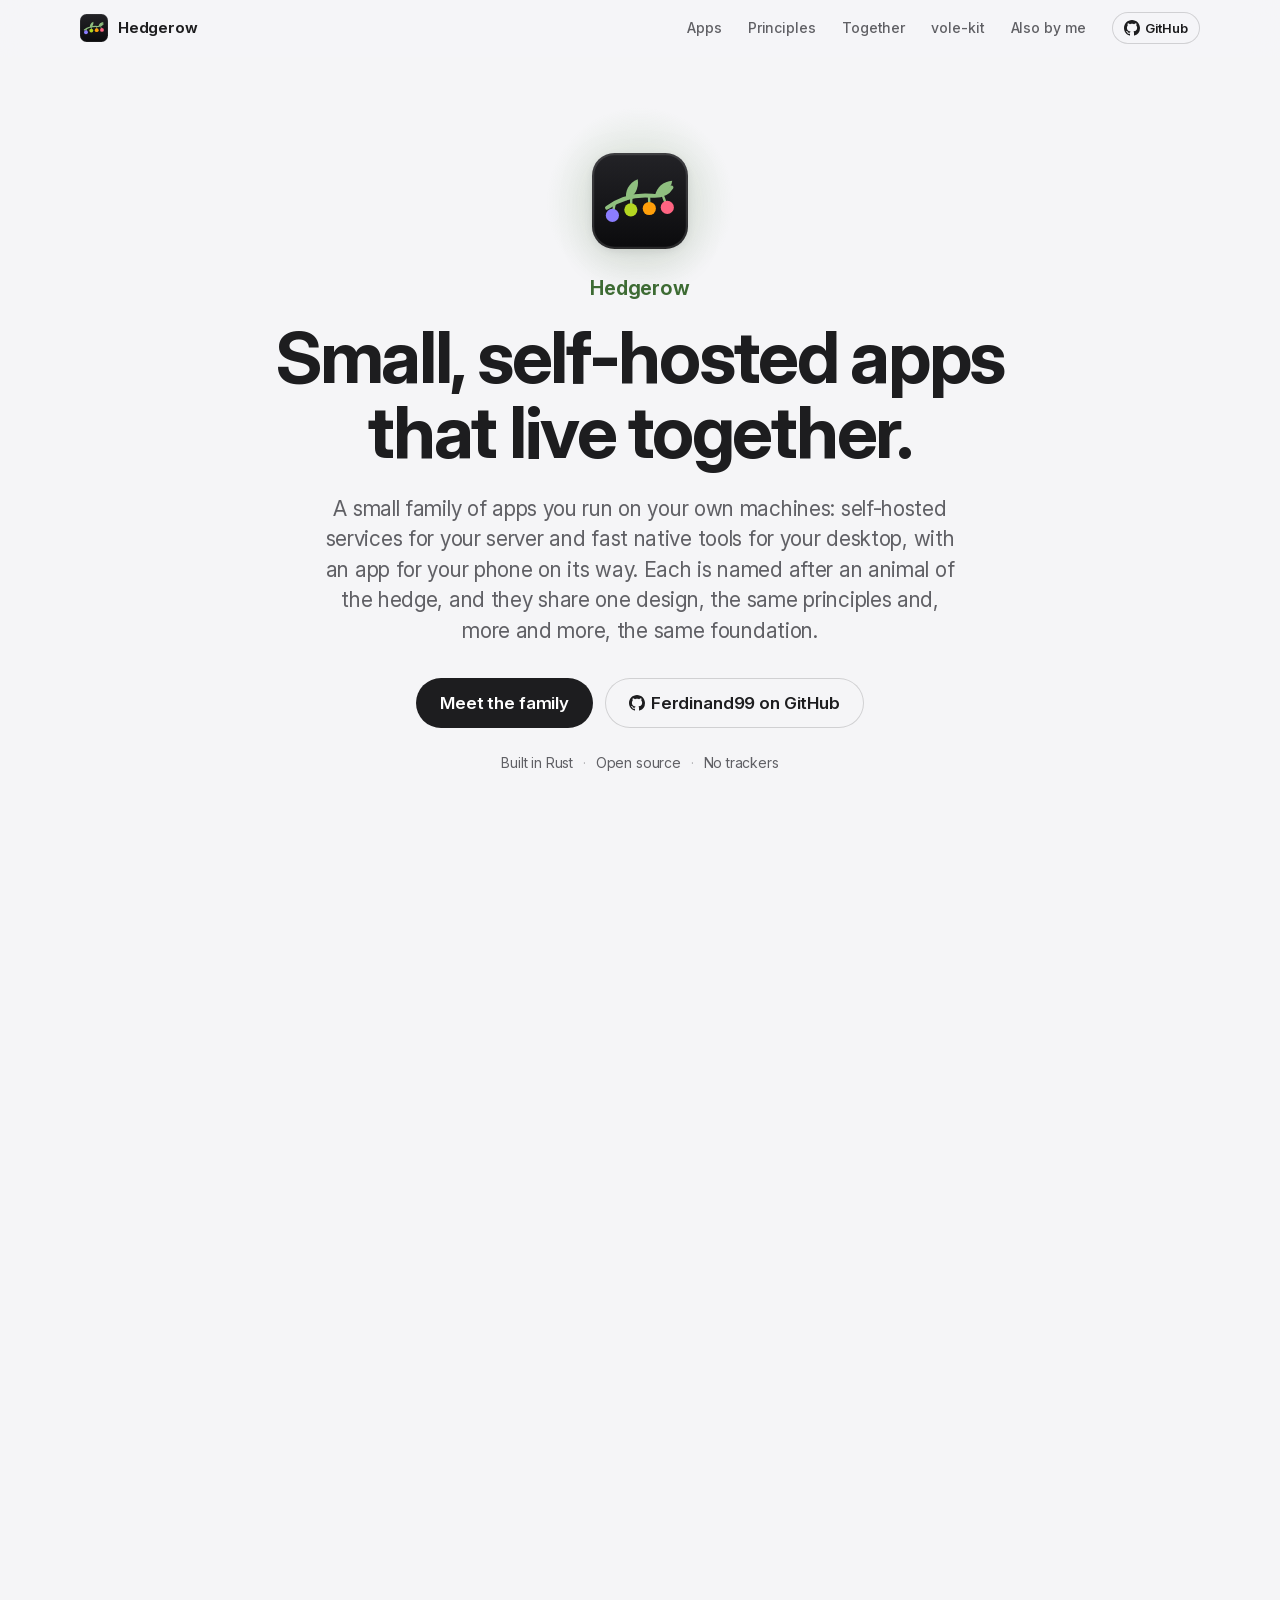
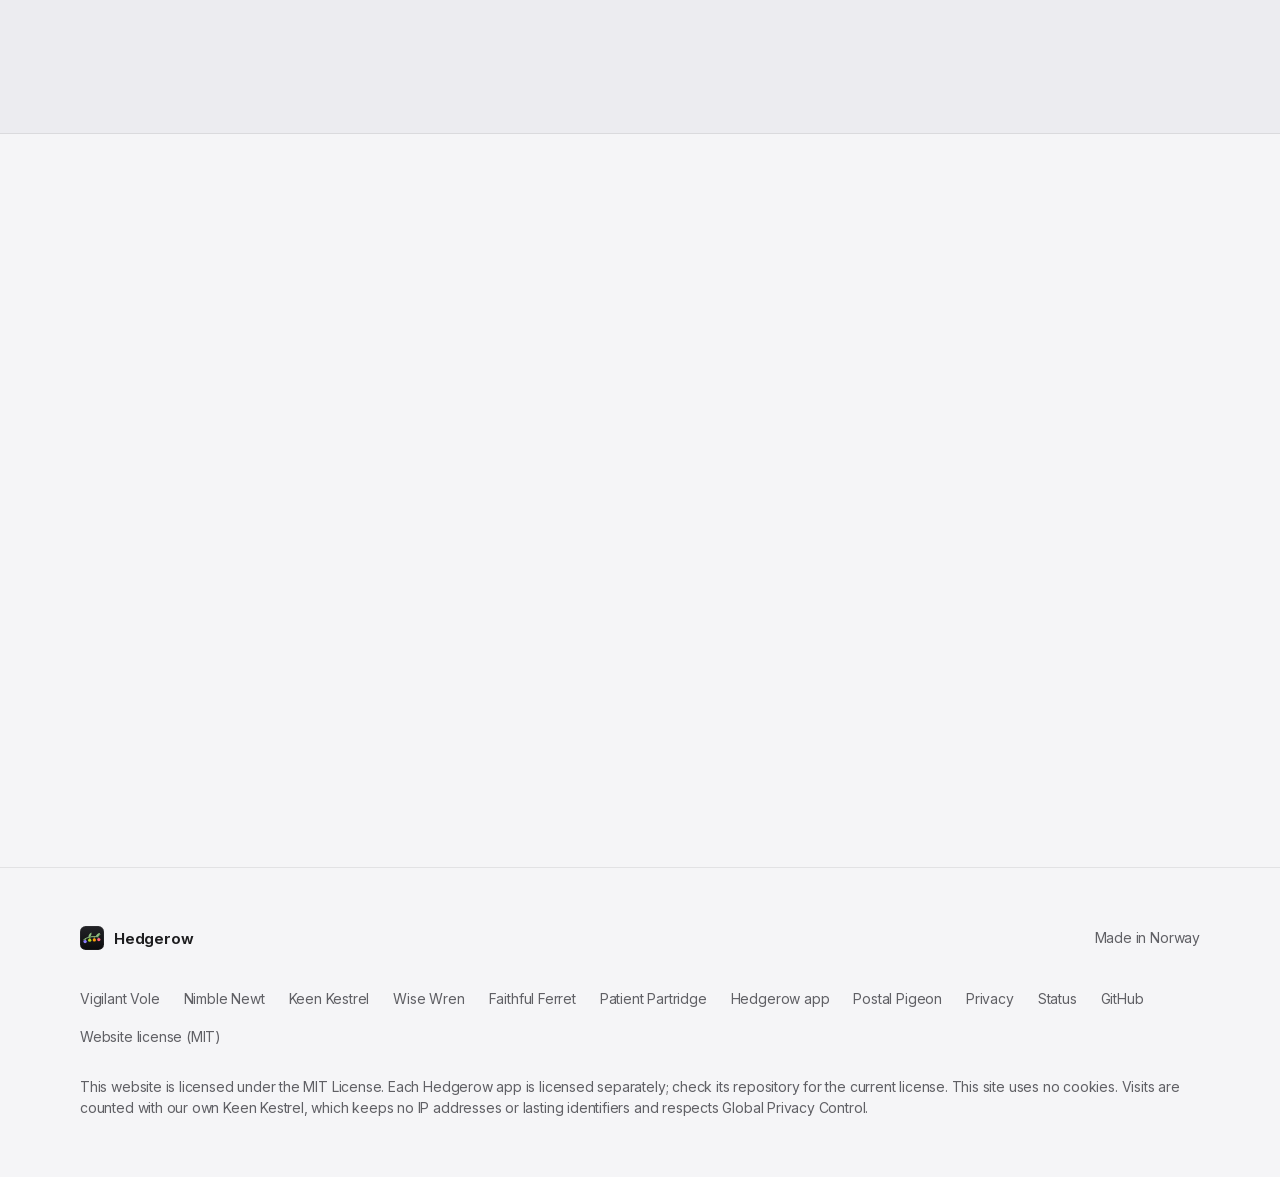
==== commit 61e3ae04: "feat: add Patient Partridge to the apps in development" ====
--- a/site/index.html
+++ b/site/index.html
@@ -10,7 +10,7 @@
     <title>Hedgerow — small, self-hosted apps that live together</title>
     <meta
       name="description"
-      content="Hedgerow is a family of self-hosted apps and native tools: Vigilant Vole for uptime monitoring, Nimble Newt for editing text, Keen Kestrel for error tracking and analytics, Wise Wren for container updates, and the Postal Pigeon push relay. Faithful Ferret, a password manager, and the Hedgerow phone app are in development. Rust, SQLite, privacy first, with each project's license documented separately."
+      content="Hedgerow is a family of self-hosted apps and native tools: Vigilant Vole for uptime monitoring, Nimble Newt for editing text, Keen Kestrel for error tracking and analytics, Wise Wren for container updates, and the Postal Pigeon push relay. Faithful Ferret, a password manager, Patient Partridge, a PDF reader, and the Hedgerow phone app are in development. Rust, SQLite, privacy first, with each project's license documented separately."
     />
     <script>document.documentElement.classList.add("js");</script>
     <link rel="canonical" href="https://hedgerow.tools/" />
@@ -26,7 +26,7 @@
     <meta property="og:title" content="Hedgerow — small, self-hosted apps that live together" />
     <meta
       property="og:description"
-      content="Vigilant Vole, Nimble Newt, Keen Kestrel, Wise Wren and the Postal Pigeon push relay, with Faithful Ferret and a Hedgerow phone app in development: small apps for your own machines, with no trackers."
+      content="Vigilant Vole, Nimble Newt, Keen Kestrel, Wise Wren and the Postal Pigeon push relay, with Faithful Ferret, Patient Partridge and a Hedgerow phone app in development: small apps for your own machines, with no trackers."
     />
     <meta property="og:image" content="https://hedgerow.tools/og-image.png" />
     <meta property="og:image:type" content="image/png" />
@@ -37,7 +37,7 @@
     <meta name="twitter:title" content="Hedgerow — small, self-hosted apps that live together" />
     <meta
       name="twitter:description"
-      content="Vigilant Vole, Nimble Newt, Keen Kestrel, Wise Wren and the Postal Pigeon push relay, with Faithful Ferret and a Hedgerow phone app in development: small apps for your own machines, with no trackers."
+      content="Vigilant Vole, Nimble Newt, Keen Kestrel, Wise Wren and the Postal Pigeon push relay, with Faithful Ferret, Patient Partridge and a Hedgerow phone app in development: small apps for your own machines, with no trackers."
     />
     <meta name="twitter:image" content="https://hedgerow.tools/og-image.png" />
     <link rel="preload" href="fonts/InterVariable.woff2" as="font" type="font/woff2" crossorigin />
@@ -48,7 +48,7 @@
         "@type": "WebSite",
         "name": "Hedgerow",
         "url": "https://hedgerow.tools/",
-        "description": "A small family of self-hosted services and native tools: Vigilant Vole, Nimble Newt, Keen Kestrel, Wise Wren and the Postal Pigeon push relay, with the password manager Faithful Ferret and the Hedgerow phone app in development.",
+        "description": "A small family of self-hosted services and native tools: Vigilant Vole, Nimble Newt, Keen Kestrel, Wise Wren and the Postal Pigeon push relay, with the password manager Faithful Ferret, the PDF reader Patient Partridge and the Hedgerow phone app in development.",
         "image": "https://hedgerow.tools/og-image.png",
         "author": { "@type": "Person", "name": "Ferdinand99", "url": "https://github.com/Ferdinand99" }
       }
@@ -125,12 +125,12 @@
         <div class="wrap">
           <header class="section-head center reveal">
             <p class="eyebrow">The family</p>
-            <h2 class="headline" id="apps-title">Five animals, and one more on its way.</h2>
+            <h2 class="headline" id="apps-title">Five animals, and two more on their way.</h2>
             <p class="sub">
               A hedgerow is a living fence of shrubs and trees, and home to a crowd of animals. The
               vole lives at its foot, the kestrel hunts along it, the newt hides in its damp corners
               and the wren nests in its tangles. Each Hedgerow app is one of them, with a job of its
-              own, and the ferret is the next to join.
+              own, and the ferret and the partridge are the next to join.
             </p>
           </header>
 
@@ -267,6 +267,28 @@
                 <a class="btn btn-ghost btn-sm" href="https://github.com/Ferdinand99/Faithful-Ferret">
                   <svg class="gh-mark" aria-hidden="true"><use href="#gh"></use></svg>
                   <span>GitHub<span class="vh">: Faithful Ferret</span></span>
+                </a>
+              </div>
+            </li>
+
+            <li class="card app app-partridge reveal d1">
+              <div class="app-head">
+                <img class="app-icon" src="assets/apps/patient-partridge.svg" width="56" height="56" alt="" />
+                <span class="pill pill-soon"><span class="dot"></span>In development</span>
+              </div>
+              <h3 class="app-name">Patient Partridge</h3>
+              <p class="app-kind">PDF reader</p>
+              <p class="app-pitch">
+                An open source PDF reader for your desktop, meant to be fast and small, with no
+                account, no cloud and no tracking. In development: you can open a PDF and read it,
+                and more is planned. Nothing is released yet.
+              </p>
+              <p class="app-runs"><span class="app-runs-label">Runs on</span> Windows · macOS · Linux</p>
+              <div class="app-links">
+                <a class="btn btn-sm" href="https://hedgerow.tools/Patient-Partridge/">Website<span class="vh"> of Patient Partridge</span></a>
+                <a class="btn btn-ghost btn-sm" href="https://github.com/Ferdinand99/Patient-Partridge">
+                  <svg class="gh-mark" aria-hidden="true"><use href="#gh"></use></svg>
+                  <span>GitHub<span class="vh">: Patient Partridge</span></span>
                 </a>
               </div>
             </li>
@@ -569,6 +591,7 @@
             <li><a href="https://hedgerow.tools/Keen-Kestrel/">Keen Kestrel</a></li>
             <li><a href="https://hedgerow.tools/Wise-Wren/">Wise Wren</a></li>
             <li><a href="https://hedgerow.tools/Faithful-Ferret/">Faithful Ferret</a></li>
+            <li><a href="https://hedgerow.tools/Patient-Partridge/">Patient Partridge</a></li>
             <li><a href="https://hedgerow.tools/Hedgerow-App/">Hedgerow app</a></li>
             <li><a href="https://hedgerow.tools/Postal-Pigeon/">Postal Pigeon</a></li>
             <li><a href="privacy/">Privacy</a></li>
--- a/site/styles.css
+++ b/site/styles.css
@@ -157,6 +157,10 @@
 .app-pigeon {
   --app: #7fb8ff;
   --app-text: light-dark(#1a5fb4, #7fb8ff);
+}
+.app-partridge {
+  --app: #e9a15b;
+  --app-text: light-dark(#8a4a06, #e9a15b);
 }
 
 /* Status mapping — one class sets the trio every status-aware component reads. */
@@ -749,7 +753,7 @@
 }
 
 /* The family: one card per app, glowing in the app's colour. The released
-   apps sit two by two; an app that is only announced spans the full width. */
+   apps sit two by two; some wide cards span the full width. */
 .apps {
   display: grid;
   grid-template-columns: repeat(2, minmax(0, 1fr));
@@ -778,21 +782,23 @@
 }
 /* An announced app: dashed outline, a dimmer glow and icon, and a badge in the
    app's own colour, so it reads as not released yet. */
-.app-ferret,
 .app-hedgerow,
 .app-pigeon {
   grid-column: 1 / -1;
 }
 .app-ferret,
+.app-partridge,
 .app-hedgerow {
   border-style: dashed;
   border-color: color-mix(in srgb, var(--app) 45%, var(--line));
 }
 .app-ferret::before,
+.app-partridge::before,
 .app-hedgerow::before {
   background: radial-gradient(closest-side, color-mix(in srgb, var(--app) 12%, transparent), transparent);
 }
 .app-ferret .app-icon,
+.app-partridge .app-icon,
 .app-hedgerow .app-icon {
   opacity: 0.85;
 }
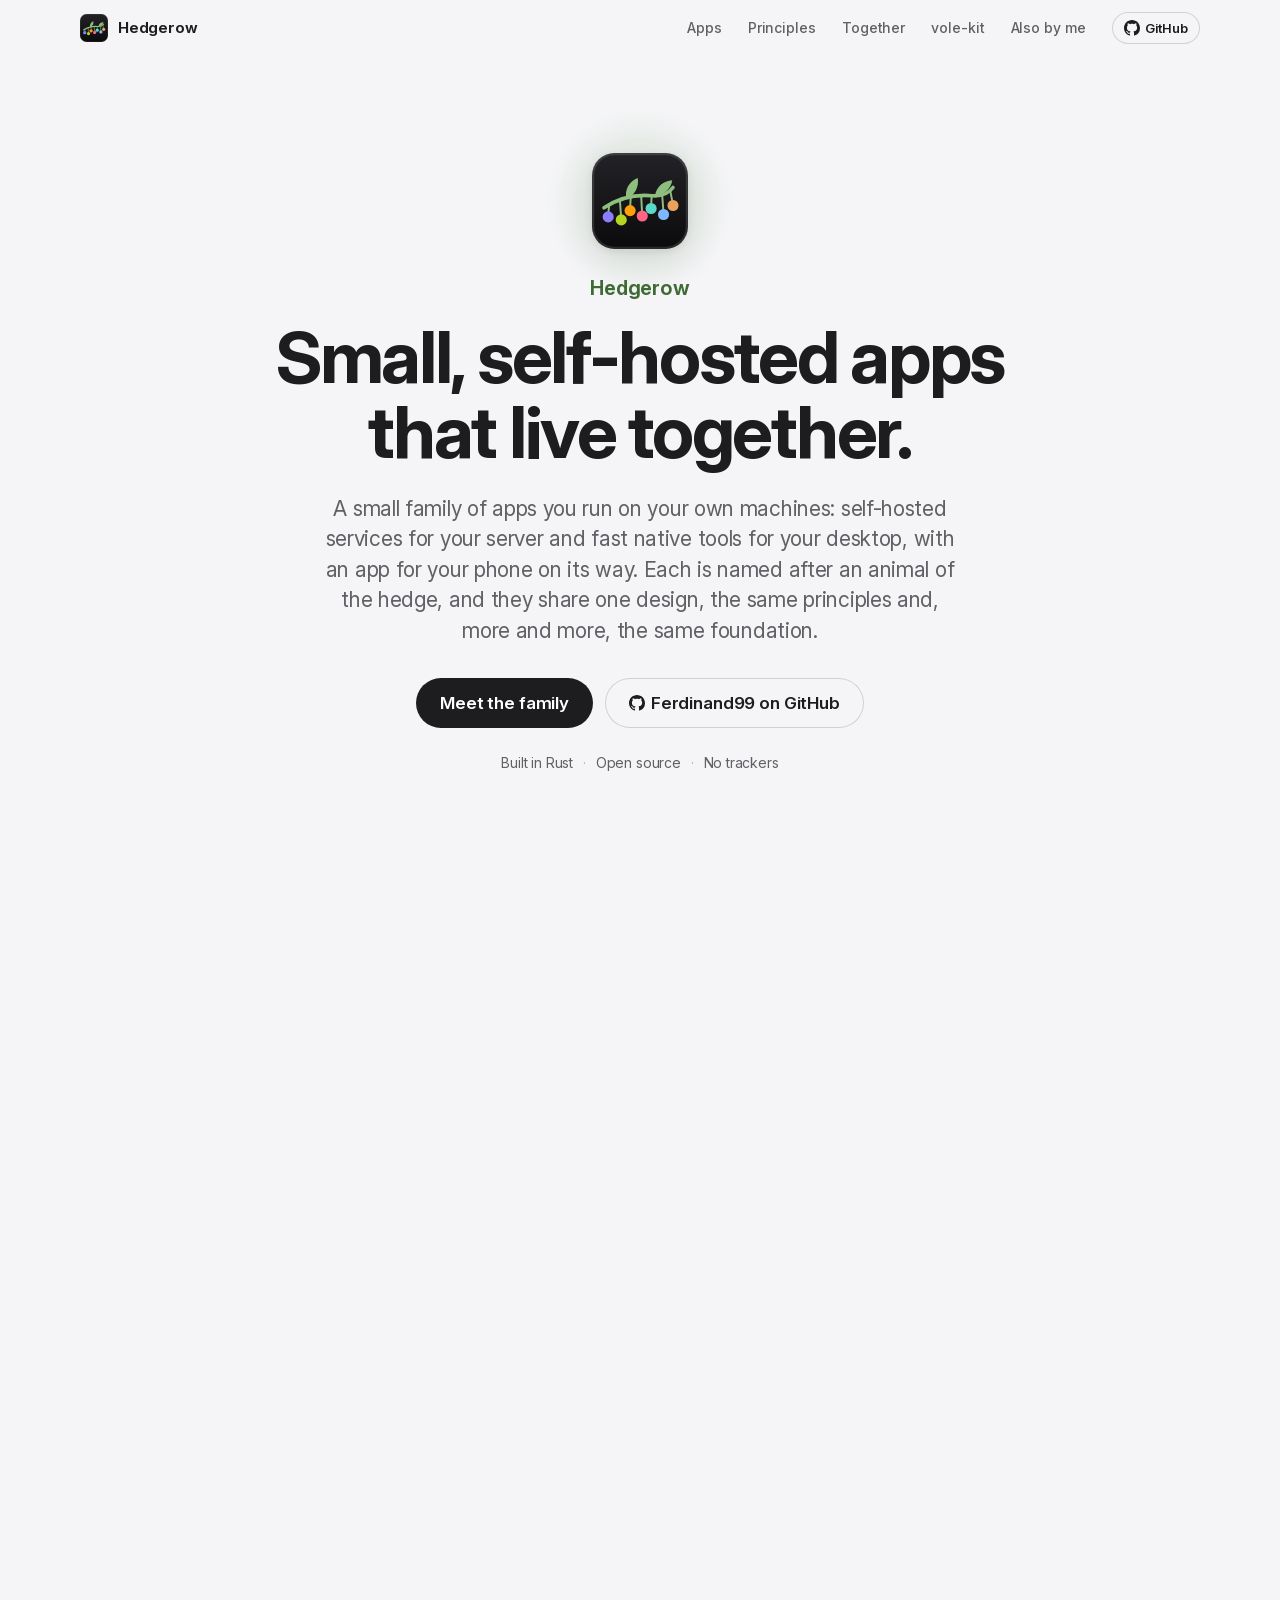
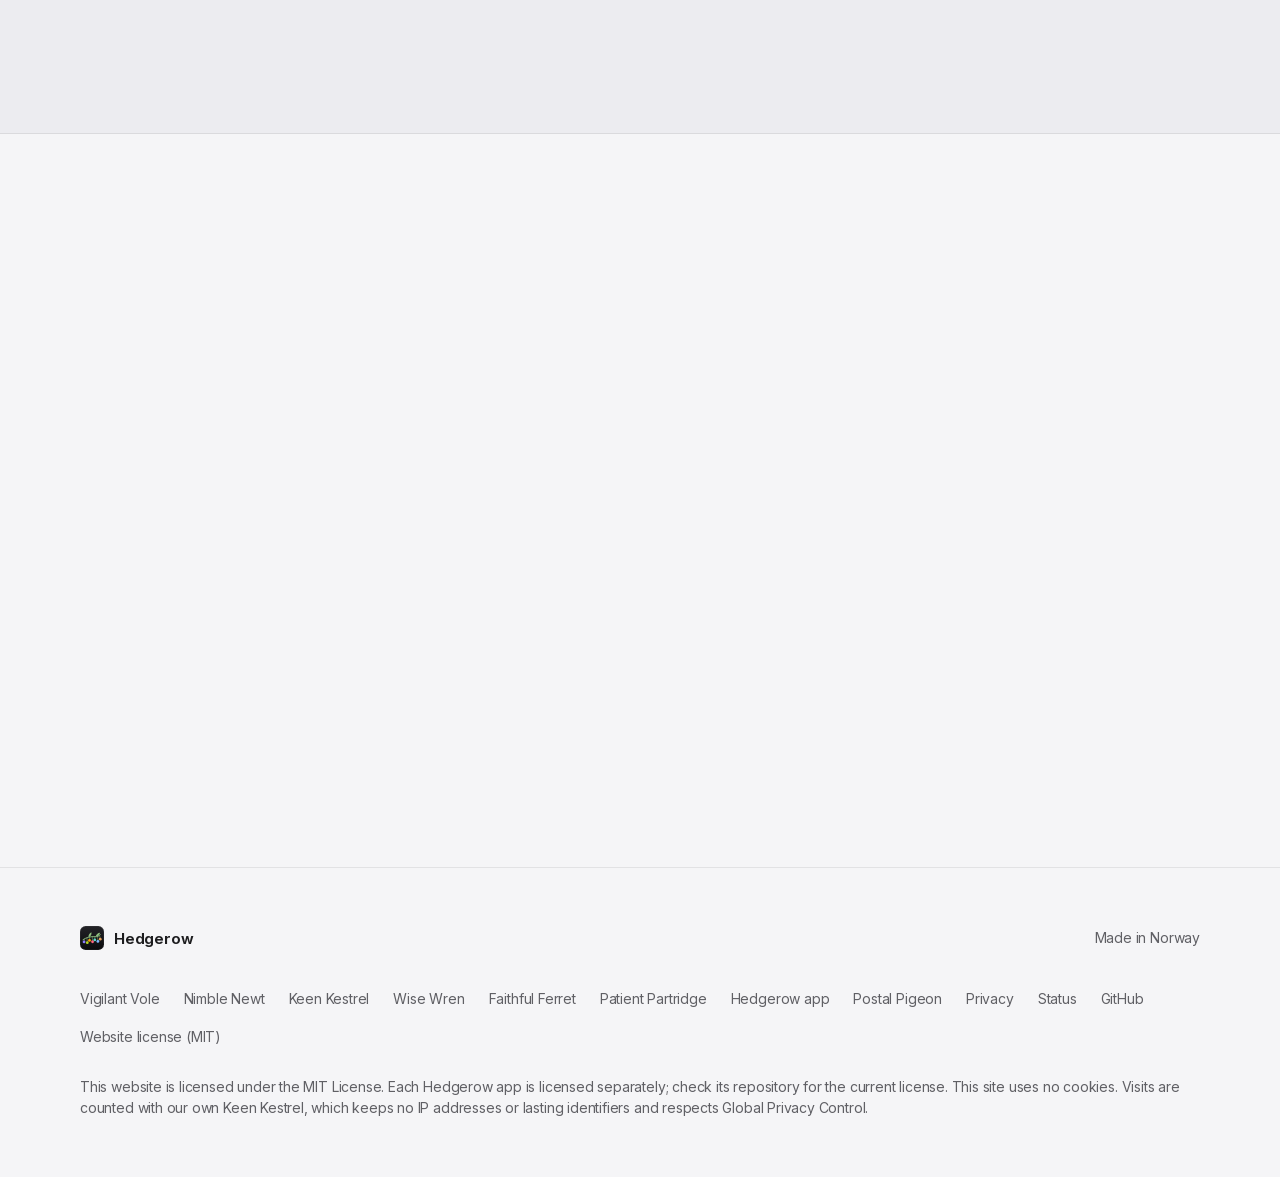
==== commit f8dd96eb: "chore: seven-berry Hedgerow mark The Hedgerow sprig now has seven berries, one for each app: Vigilan" ====
--- a/site/index.html
+++ b/site/index.html
@@ -32,7 +32,7 @@
     <meta property="og:image:type" content="image/png" />
     <meta property="og:image:width" content="1200" />
     <meta property="og:image:height" content="630" />
-    <meta property="og:image:alt" content="The Hedgerow mark, a sprig with four berries in violet, lime, amber and rose, next to the tagline “Small, self-hosted apps that live together” and the icons of Vigilant Vole, Nimble Newt, Keen Kestrel and Wise Wren." />
+    <meta property="og:image:alt" content="The Hedgerow mark, a sprig with seven berries, one for each app, next to the tagline “Small, self-hosted apps that live together” and the icons of Vigilant Vole, Nimble Newt, Keen Kestrel and Wise Wren." />
     <meta name="twitter:card" content="summary_large_image" />
     <meta name="twitter:title" content="Hedgerow — small, self-hosted apps that live together" />
     <meta
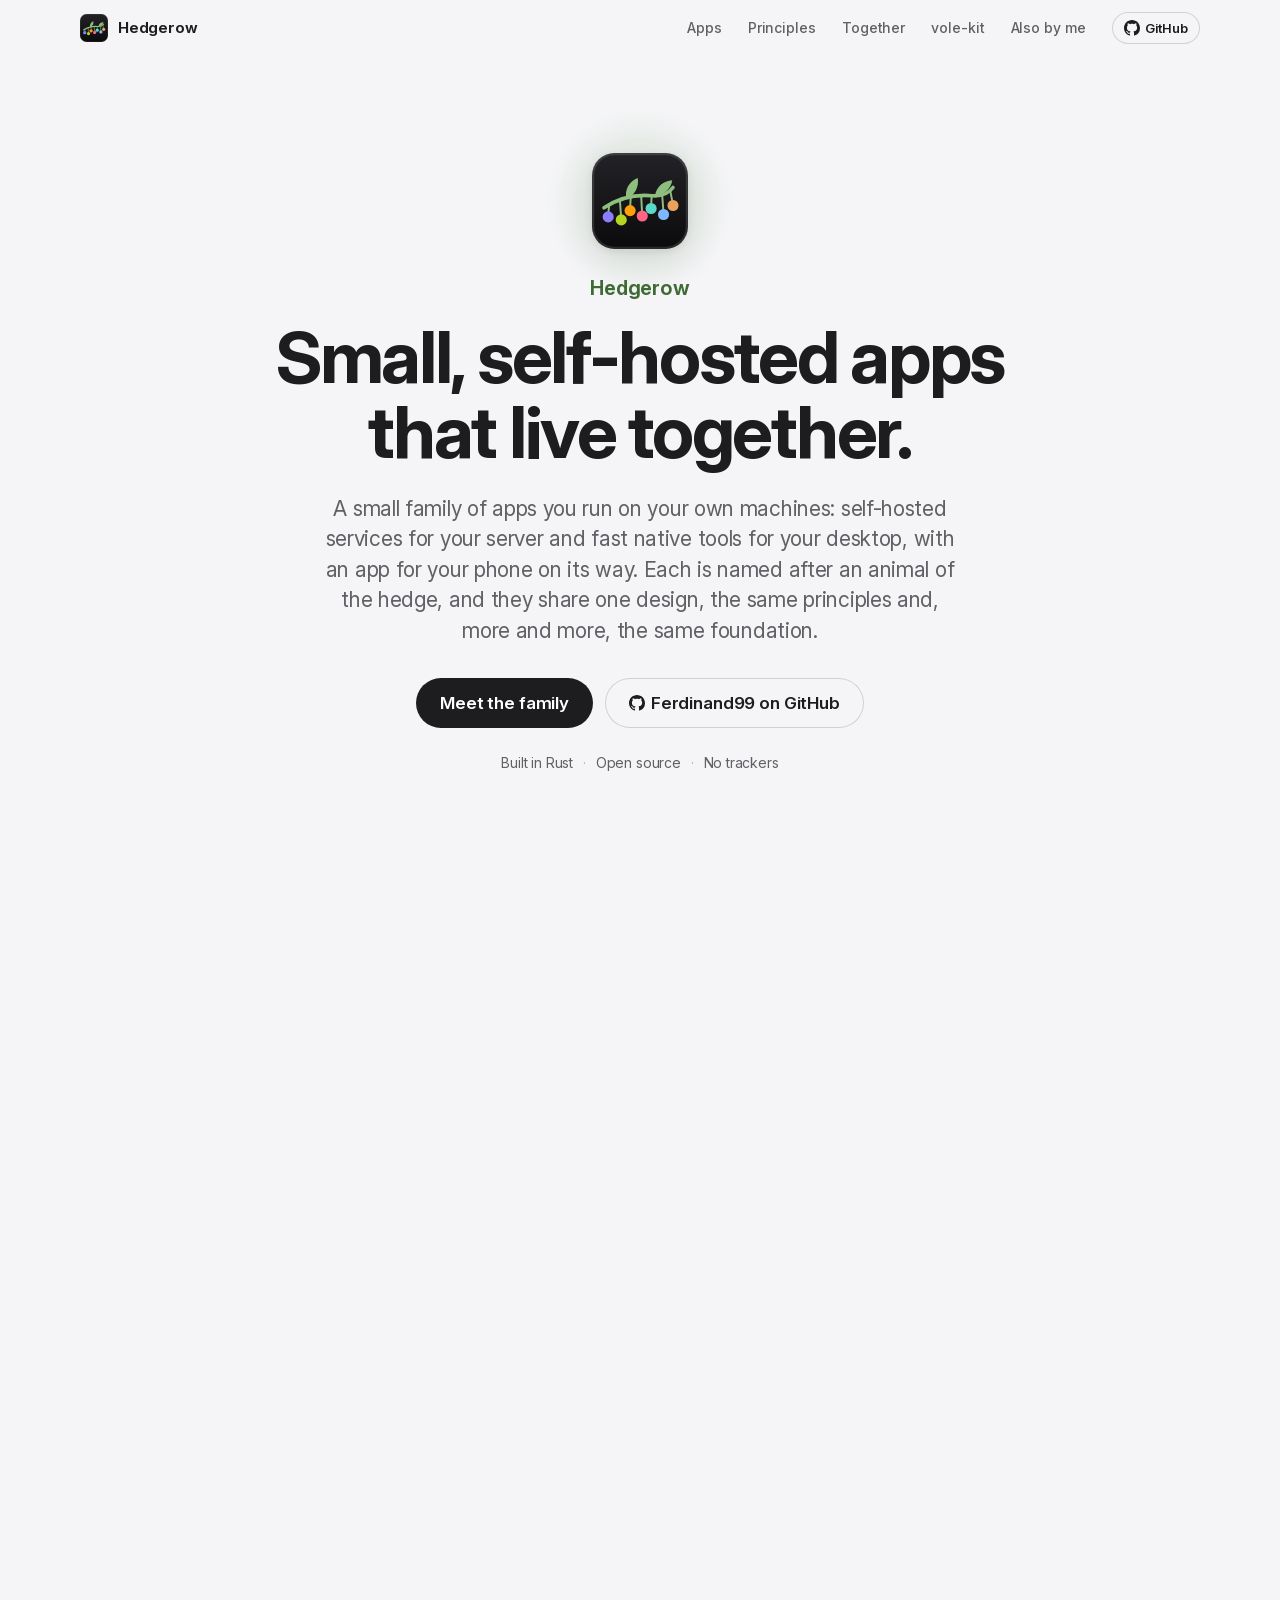
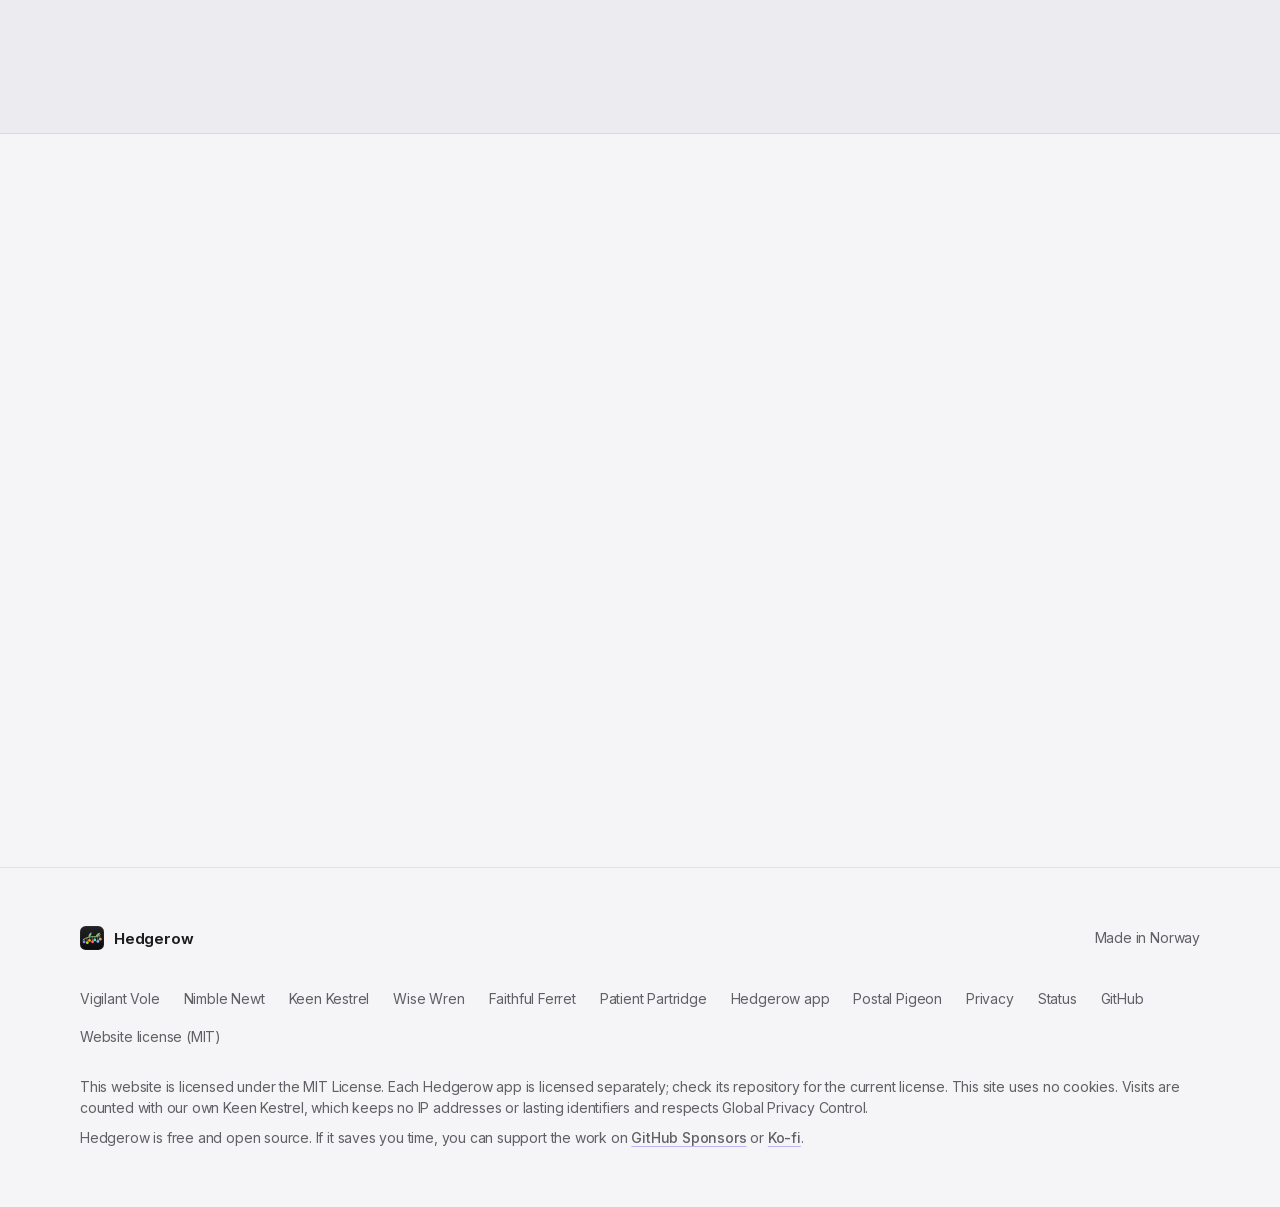
==== commit ba65c462: "docs: add sponsor links" ====
--- a/site/index.html
+++ b/site/index.html
@@ -48,7 +48,7 @@
         "@type": "WebSite",
         "name": "Hedgerow",
         "url": "https://hedgerow.tools/",
-        "description": "A small family of self-hosted services and native tools: Vigilant Vole, Nimble Newt, Keen Kestrel, Wise Wren and the Postal Pigeon push relay, with the password manager Faithful Ferret, the PDF reader Patient Partridge and the Hedgerow phone app in development.",
+        "description": "A small family of self-hosted services and native tools: Vigilant Vole, Nimble Newt, Keen Kestrel, Wise Wren and the Postal Pigeon push relay, with the password manager Faithful Ferret, the PDF reader and editor Patient Partridge and the Hedgerow phone app in development.",
         "image": "https://hedgerow.tools/og-image.png",
         "author": { "@type": "Person", "name": "Ferdinand99", "url": "https://github.com/Ferdinand99" }
       }
@@ -274,14 +274,13 @@
             <li class="card app app-partridge reveal d1">
               <div class="app-head">
                 <img class="app-icon" src="assets/apps/patient-partridge.svg" width="56" height="56" alt="" />
-                <span class="pill pill-soon"><span class="dot"></span>In development</span>
+                <span class="pill pill-soon"><span class="dot"></span>Early release</span>
               </div>
               <h3 class="app-name">Patient Partridge</h3>
-              <p class="app-kind">PDF reader</p>
-              <p class="app-pitch">
-                An open source PDF reader for your desktop, meant to be fast and small, with no
-                account, no cloud and no tracking. In development: you can open a PDF and read it,
-                and more is planned. Nothing is released yet.
+              <p class="app-kind">PDF reader and editor</p>
+              <p class="app-pitch">
+                An open source PDF reader and editor for your desktop, meant to be fast and small,
+                with no account, no cloud and no tracking. Early release 0.1.0: reading works today, and editing tools are planned.
               </p>
               <p class="app-runs"><span class="app-runs-label">Runs on</span> Windows · macOS · Linux</p>
               <div class="app-links">
@@ -606,6 +605,11 @@
           with our own Keen Kestrel, which keeps no IP addresses or lasting identifiers and respects
           Global Privacy Control.
         </p>
+        <p class="sibling">
+          Hedgerow is free and open source. If it saves you time, you can support the work on
+          <a href="https://github.com/sponsors/Ferdinand99">GitHub Sponsors</a> or
+          <a href="https://ko-fi.com/ferdinand99">Ko-fi</a>.
+        </p>
       </div>
     </footer>
   </body>
--- a/site/styles.css
+++ b/site/styles.css
@@ -1102,6 +1102,13 @@
     color: var(--text);
   }
 }
+.footer p + p {
+  margin-top: var(--sp-2);
+}
+.sibling a {
+  color: inherit;
+  font-weight: 500;
+}
 
 /* 404 */
 .notfound {
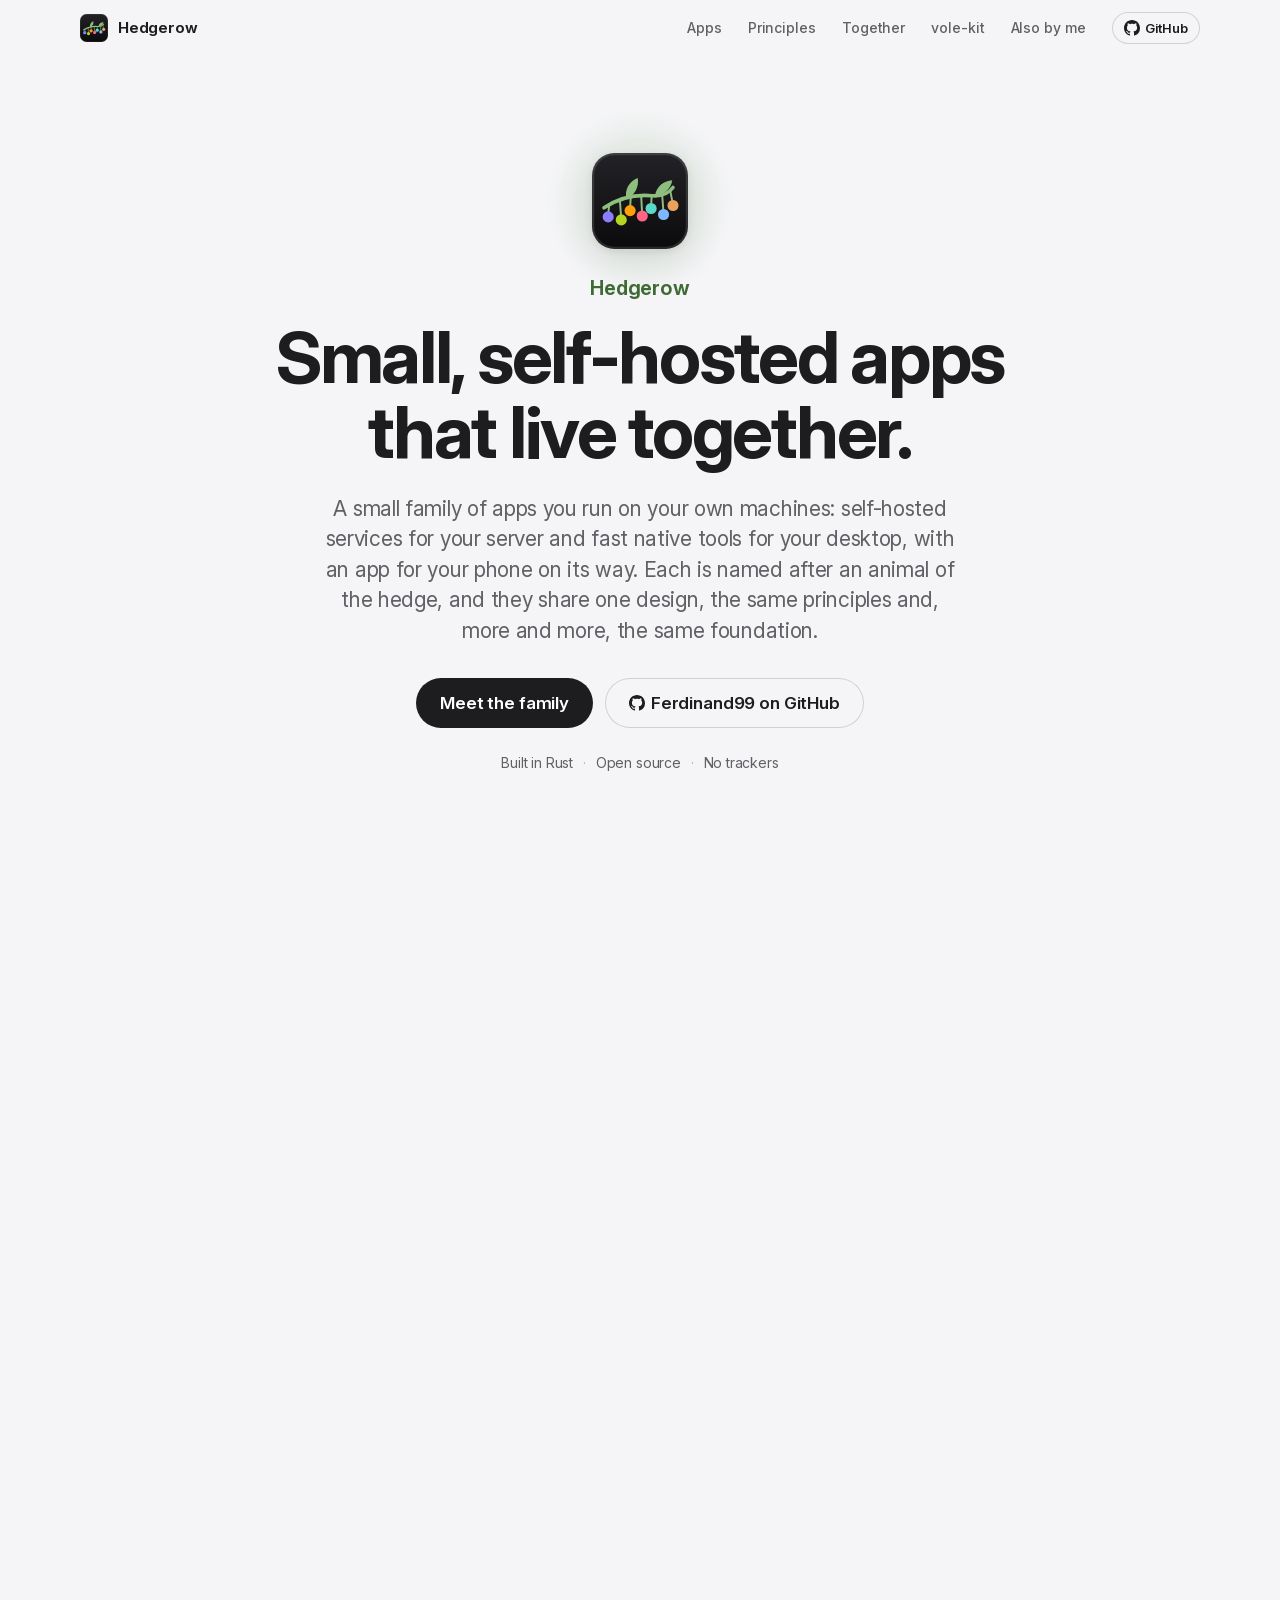
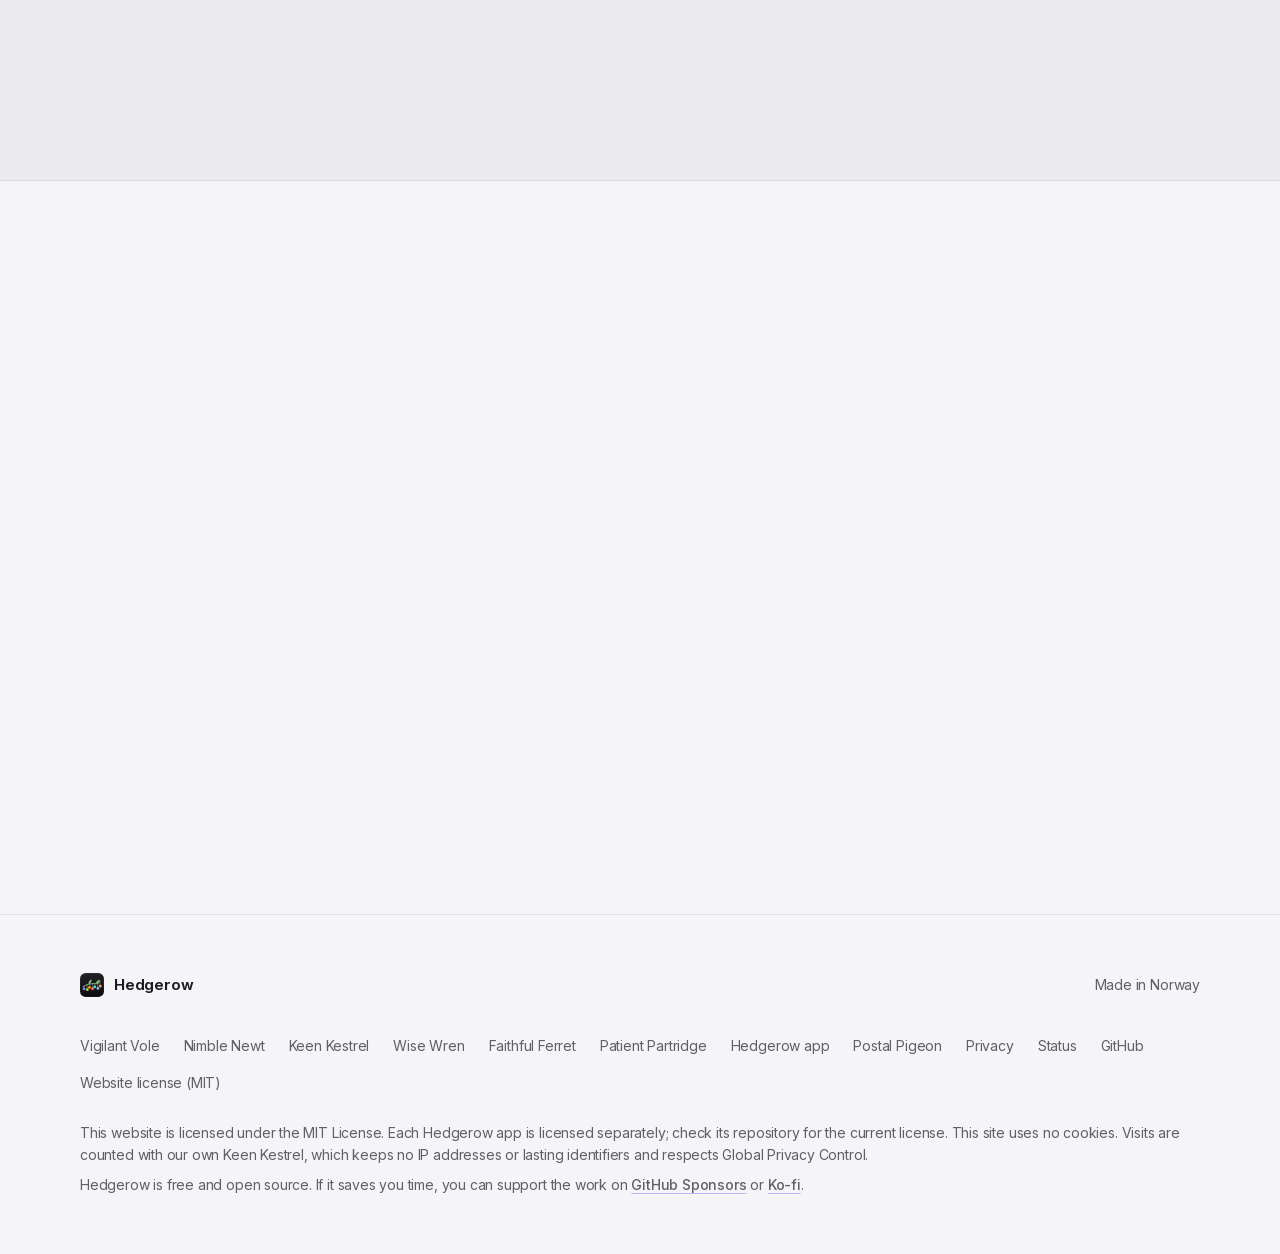
==== commit d32ec685: "docs: update the Faithful Ferret status to v0.5.0 The app card says what the server and web vault do" ====
--- a/site/index.html
+++ b/site/index.html
@@ -257,9 +257,11 @@
               <p class="app-pitch">
                 A self-hosted, zero-knowledge password manager: your vault is encrypted on your own
                 devices and the server only stores ciphertext. Planned with passkeys, one-time codes,
-                a full web vault, browser extensions and iOS and Android apps. In development: the
-                server and web vault work end to end in testing. Not ready for real passwords yet, and
-                there has been no external security audit.
+                a full web vault, browser extensions and iOS and Android apps. In development
+                (v0.5.0): the server and web vault work end to end in testing, with safe sync,
+                recovery with a printed emergency sheet, encrypted export, import and automatic
+                backups. Not ready for real passwords yet, and there has been no external security
+                audit.
               </p>
               <p class="app-runs"><span class="app-runs-label">Runs on</span> Docker · Unraid (planned)</p>
               <div class="app-links">
